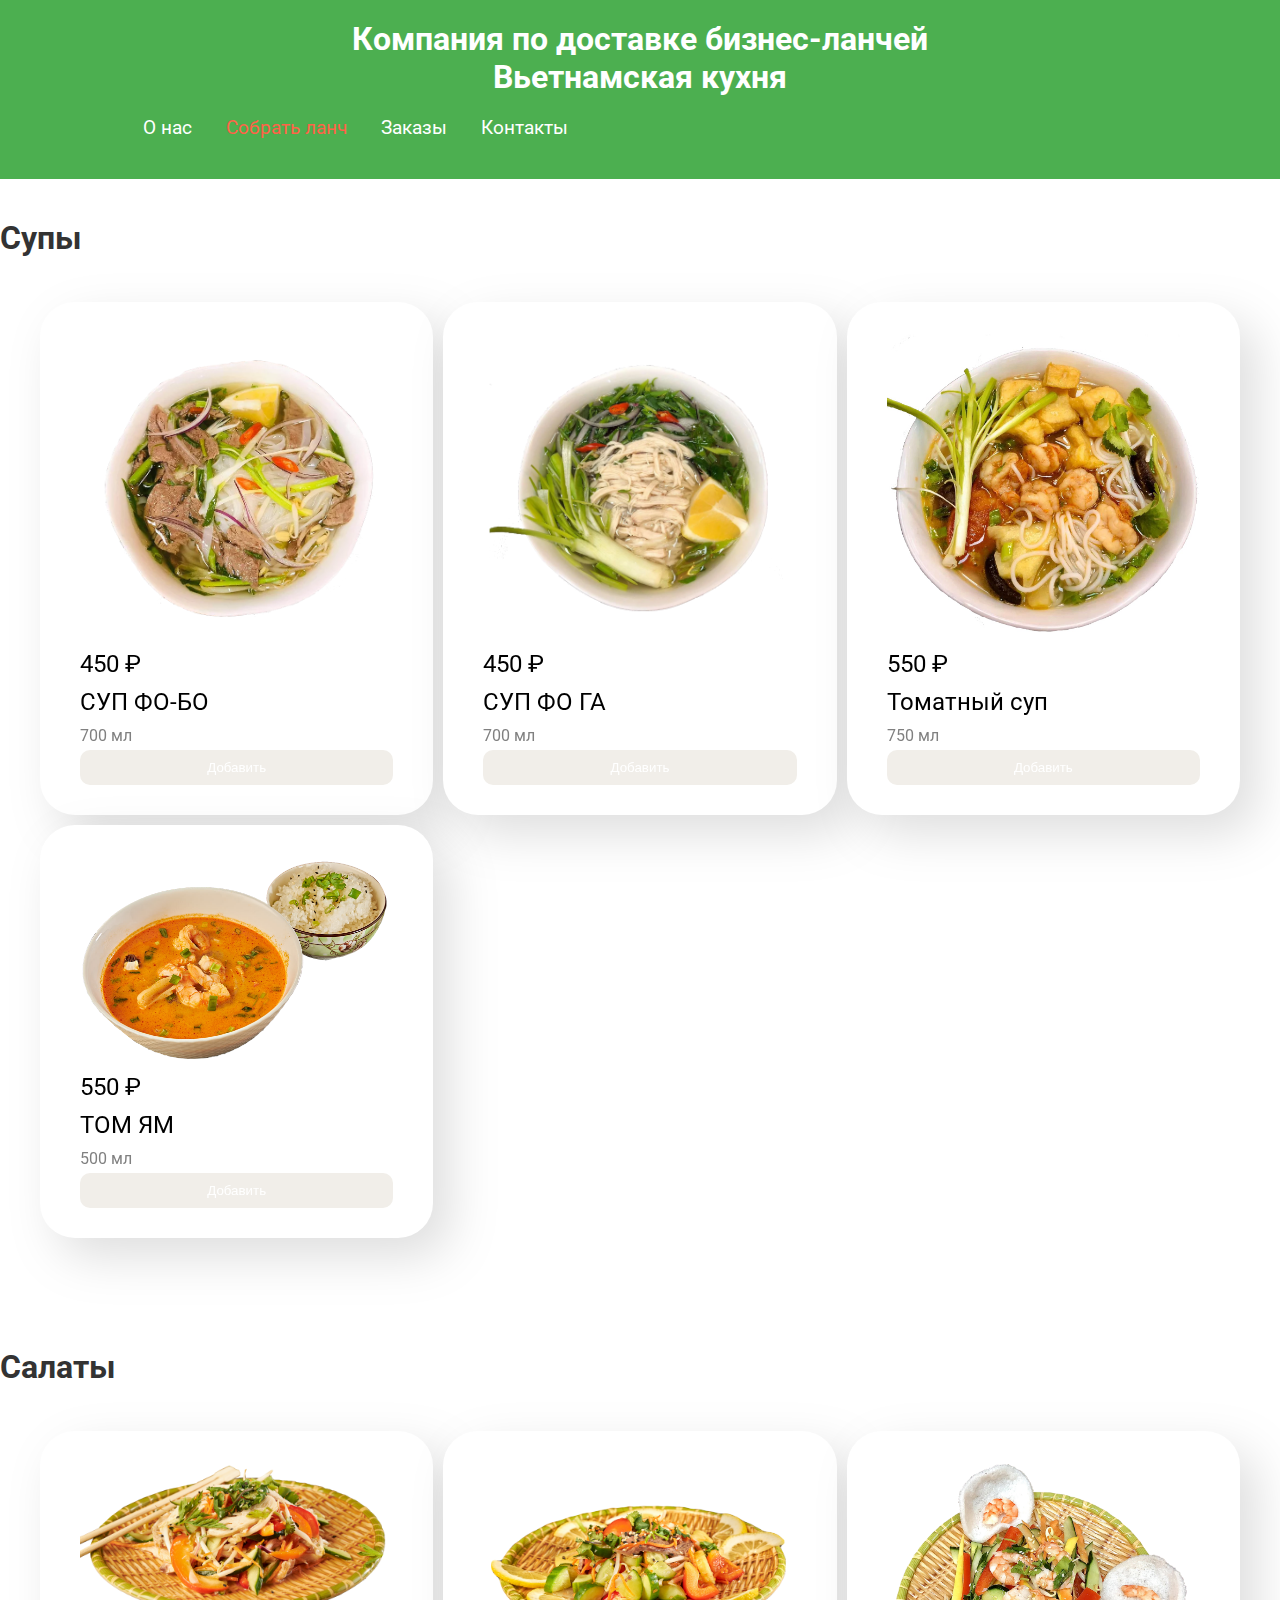
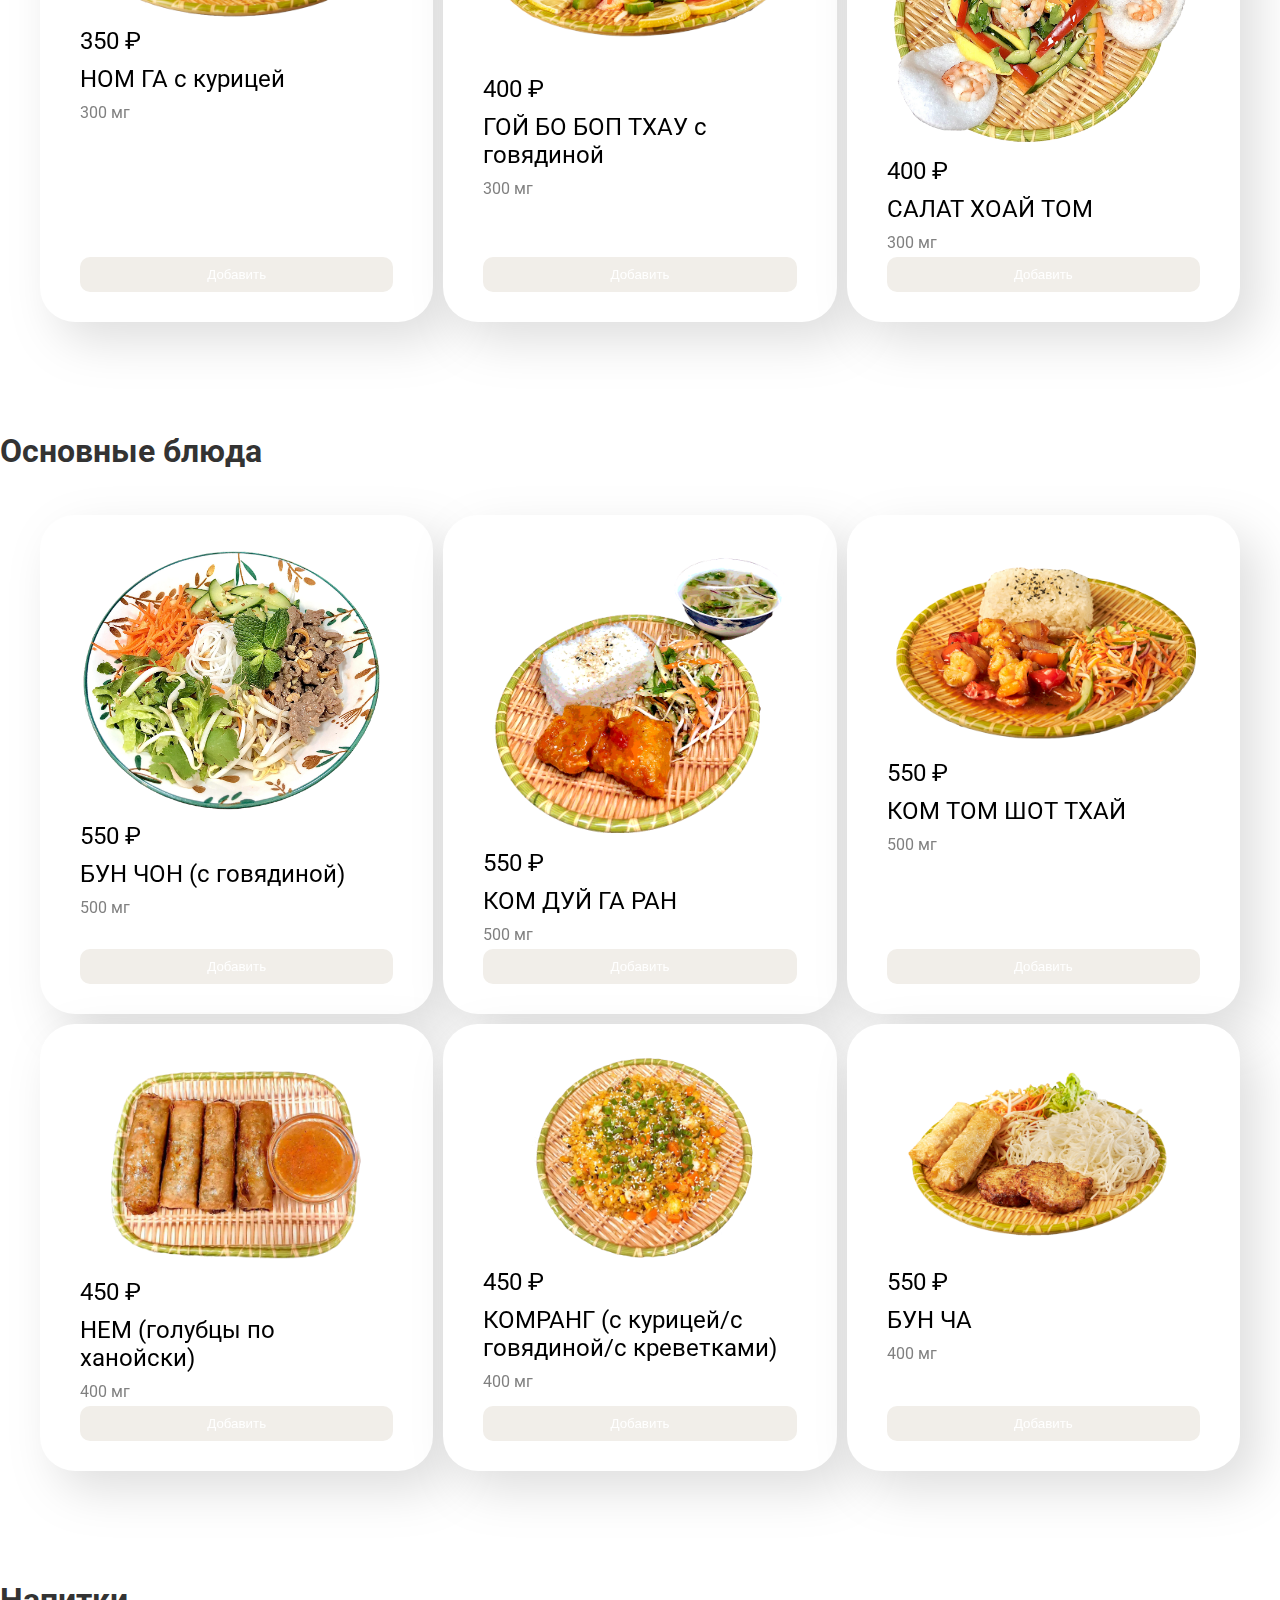
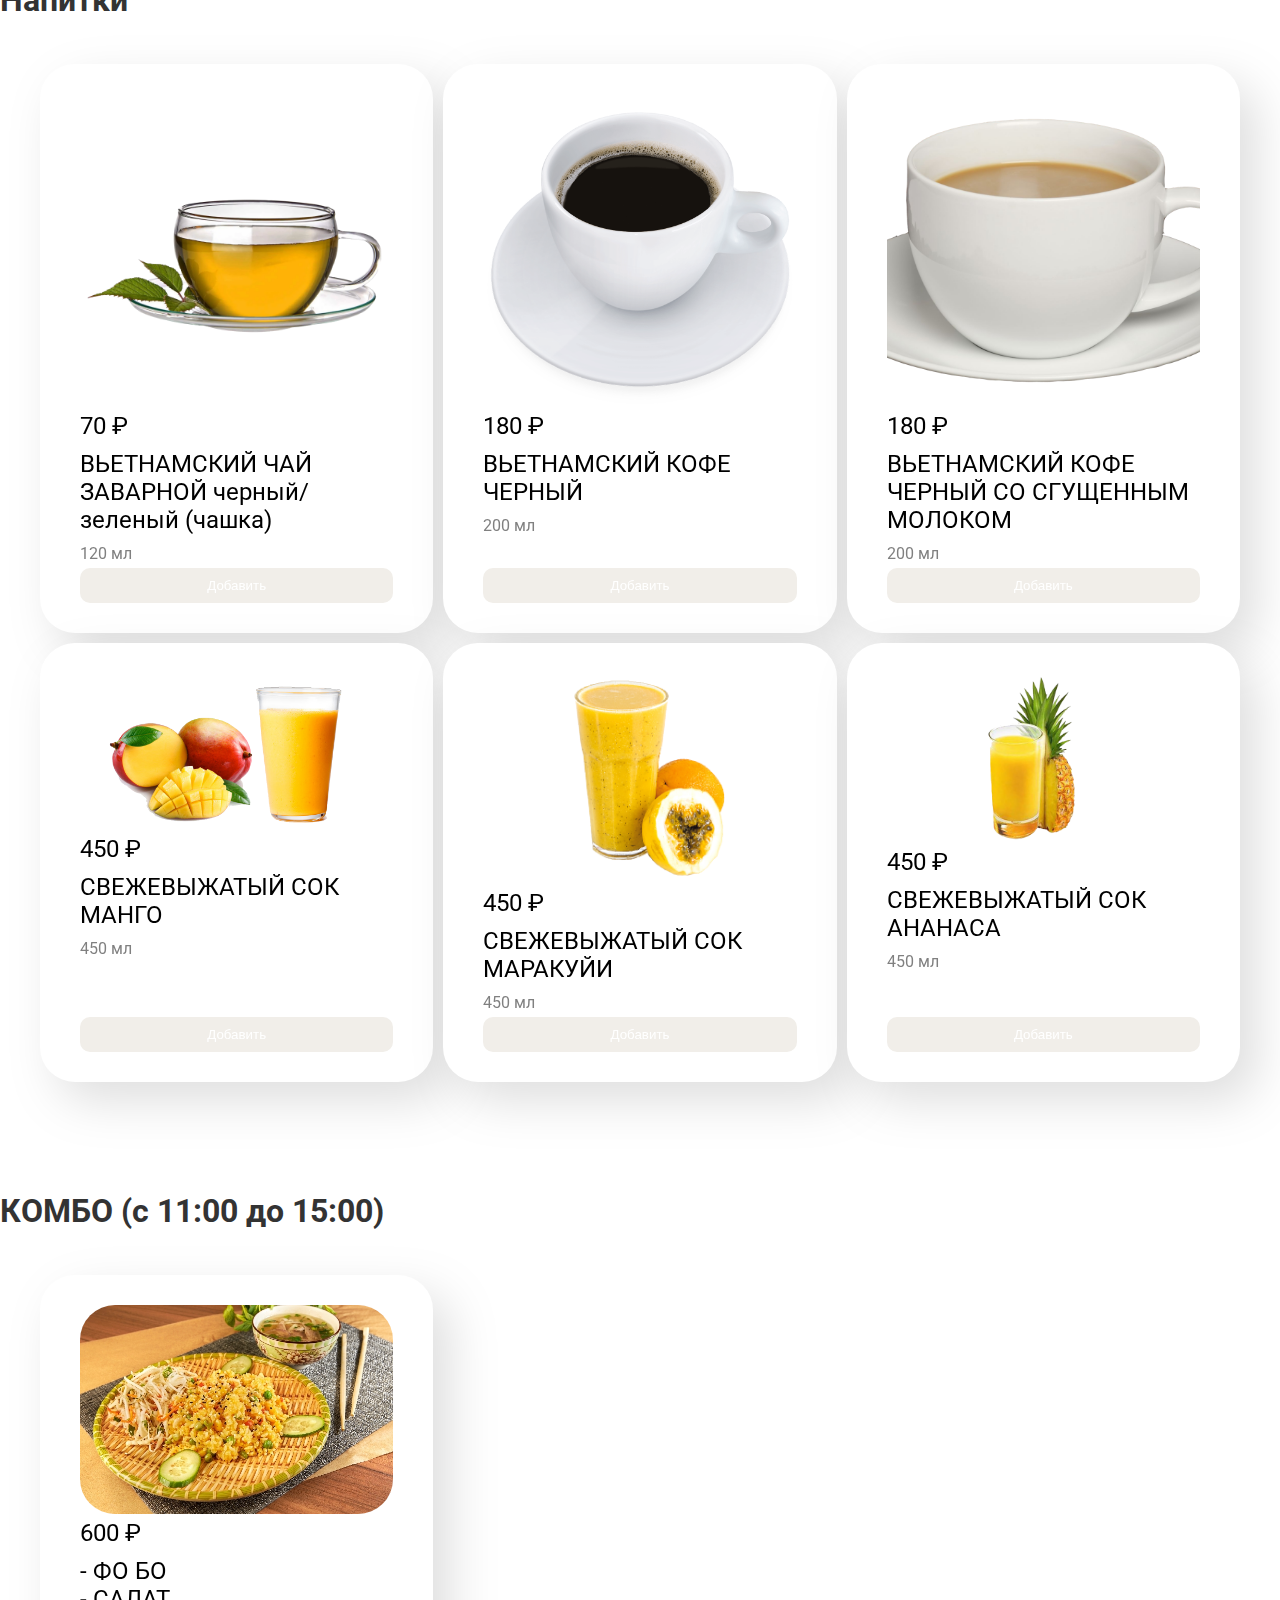
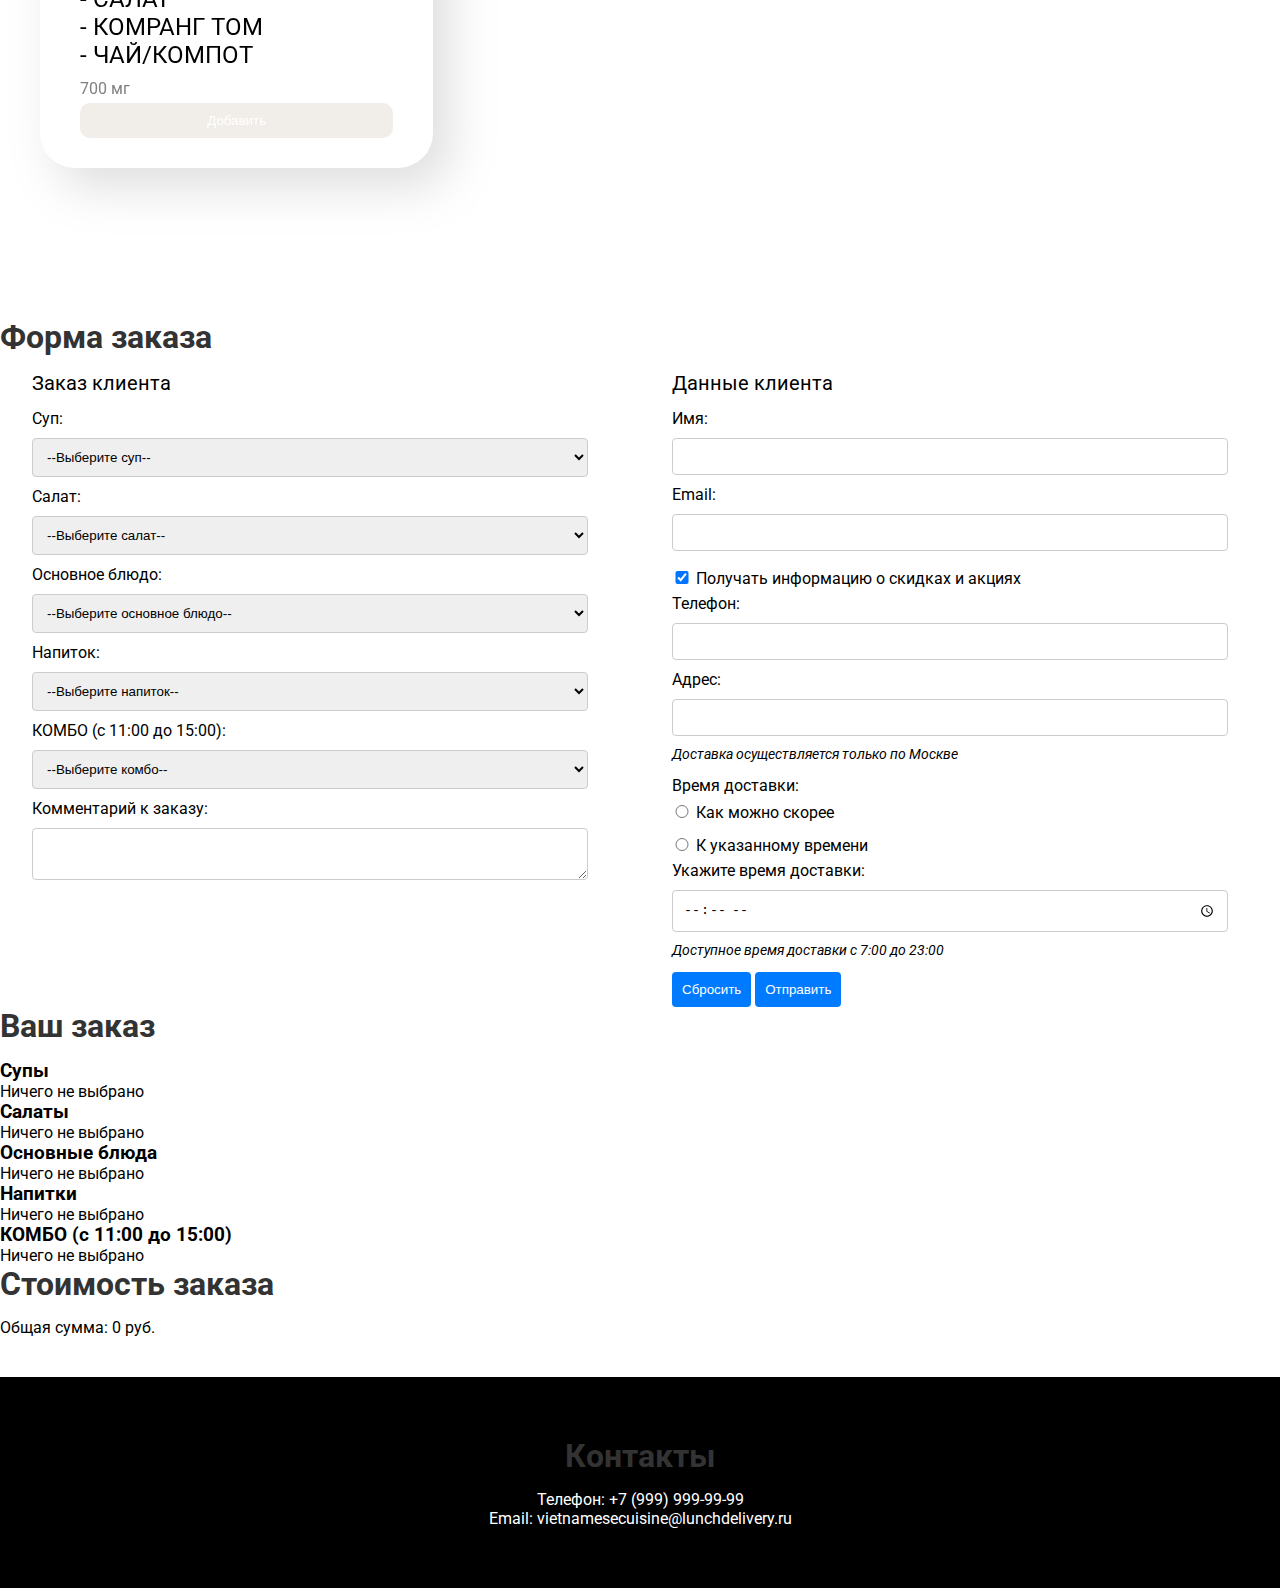
==== lunch.html @ 82f0712b "update" ====
<!DOCTYPE html>
<html lang="ru">
<head>
    <meta charset="UTF-8">
    <meta name="viewport" content="width=device-width, initial-scale=1.0">
    <link href="https://fonts.googleapis.com/css2?family=Roboto:wght@400;700&display=swap" rel="stylesheet">
    <title>Собрать ланч</title>
    <link rel="stylesheet" href="lunchstyles.css">
    <link rel="stylesheet" href="mainstyles.css">
</head>
<body>
    <header>
        <div class="container">
            <h1>Компания по доставке бизнес-ланчей</h1>
            <h1>Вьетнамская кухня</h1>
            <nav>
                <ul>
                    <li><a href="index.html">О нас</a></li>
                    <li><a href="lunch.html" class="active">Собрать ланч</a></li>
                    <li><a href="order.html">Заказы</a></li>
                    <li><a href="#contact">Контакты</a></li>
                </ul>
            </nav>
        </div>
    </header>

    <section>
        <h2>Супы</h2>
        <div class="dish-grid">
            <div class="dish">
                <img src="soup1.webp" alt="СУП ФО-БО">
                <p class="price">450 ₽</p>
                <p class="dish-name">СУП ФО-БО</p>
                <p class="dish-weight">700 мл</p>
                <button class="add-to-cart">Добавить</button>
            </div>
            <div class="dish">
                <img src="soup2.webp" alt="СУП ФО ГА">
                <p class="price">450 ₽</p>
                <p class="dish-name">СУП ФО ГА</p>
                <p class="dish-weight">700 мл</p>
                <button class="add-to-cart">Добавить</button>
            </div>
            <div class="dish">
                <img src="soup3.jpg" alt="Томатный суп">
                <p class="price">550 ₽</p>
                <p class="dish-name">Томатный суп</p>
                <p class="dish-weight">750 мл</p>
                <button class="add-to-cart">Добавить</button>
            </div>
            <div class="dish">
                <img src="soup4.png" alt="ТОМ ЯМ">
                <p class="price">550 ₽</p>
                <p class="dish-name">ТОМ ЯМ</p>
                <p class="dish-weight">500 мл</p>
                <button class="add-to-cart">Добавить</button>
            </div>
        </div>
    </section>

    <section>
        <h2>Салаты</h2>
        <div class="dish-grid">
            <div class="dish">
                <img src="salad1.png" alt="НОМ ГА с курицей">
                <p class="price">350 ₽</p>
                <p class="dish-name">НОМ ГА с курицей</p>
                <p class="dish-weight">300 мг</p>
                <button class="add-to-cart">Добавить</button>
            </div>
            <div class="dish">
                <img src="salad2.png" alt="ГОЙ БО БОП ТХАУ с говядиной">
                <p class="price">400 ₽</p>
                <p class="dish-name">ГОЙ БО БОП ТХАУ с говядиной</p>
                <p class="dish-weight">300 мг</p>
                <button class="add-to-cart">Добавить</button>
            </div>
            <div class="dish">
                <img src="salad3.png" alt="САЛАТ ХОАЙ ТОМ">
                <p class="price">400 ₽</p>
                <p class="dish-name">САЛАТ ХОАЙ ТОМ</p>
                <p class="dish-weight">300 мг</p>
                <button class="add-to-cart">Добавить</button>
            </div>
        </div>
    </section>

    <section>
        <h2>Основные блюда</h2>
        <div class="dish-grid">
            <div class="dish">
                <img src="main1.png" alt="БУН ЧОН (с говядиной)">
                <p class="price">550 ₽</p>
                <p class="dish-name">БУН ЧОН (с говядиной)</p>
                <p class="dish-weight">500 мг</p>
                <button class="add-to-cart">Добавить</button>
            </div>
            <div class="dish">
                <img src="main2.png" alt="КОМ ДУЙ ГА РАН">
                <p class="price">550 ₽</p>
                <p class="dish-name">КОМ ДУЙ ГА РАН</p>
                <p class="dish-weight">500 мг</p>
                <button class="add-to-cart">Добавить</button>
            </div>
            <div class="dish">
                <img src="main3.png" alt="КОМ ТОМ ШОТ ТХАЙ">
                <p class="price">550 ₽</p>
                <p class="dish-name">КОМ ТОМ ШОТ ТХАЙ</p>
                <p class="dish-weight">500 мг</p>
                <button class="add-to-cart">Добавить</button>
            </div>
            <div class="dish">
                <img src="main4.png" alt="НЕМ (голубцы по ханойски)">
                <p class="price">450 ₽</p>
                <p class="dish-name">НЕМ (голубцы по ханойски)</p>
                <p class="dish-weight">400 мг</p>
                <button class="add-to-cart">Добавить</button>
            </div>
            <div class="dish">
                <img src="main5.png" alt="КОМРАНГ (с курицей/с говядиной/с креветками)">
                <p class="price">450 ₽</p>
                <p class="dish-name">КОМРАНГ (с курицей/с говядиной/с креветками)</p>
                <p class="dish-weight">400 мг</p>
                <button class="add-to-cart">Добавить</button>
            </div>
            <div class="dish">
                <img src="main6.png" alt="БУН ЧА">
                <p class="price">550 ₽</p>
                <p class="dish-name">БУН ЧА</p>
                <p class="dish-weight">400 мг</p>
                <button class="add-to-cart">Добавить</button>
            </div>
        </div>
    </section>

    <section>
        <h2>Напитки</h2>
        <div class="dish-grid">
            <div class="dish">
                <img src="drink1.webp" alt="ВЬЕТНАМСКИЙ ЧАЙ ЗАВАРНОЙ черный/зеленый (чашка)">
                <p class="price">70 ₽</p>
                <p class="dish-name">ВЬЕТНАМСКИЙ ЧАЙ ЗАВАРНОЙ черный/зеленый (чашка)</p>
                <p class="dish-weight">120 мл</p>
                <button class="add-to-cart">Добавить</button>
            </div>
            <div class="dish">
                <img src="drink2.png" alt="ВЬЕТНАМСКИЙ КОФЕ ЧЕРНЫЙ">
                <p class="price">180 ₽</p>
                <p class="dish-name">ВЬЕТНАМСКИЙ КОФЕ ЧЕРНЫЙ</p>
                <p class="dish-weight">200 мл</p>
                <button class="add-to-cart">Добавить</button>
            </div>
            <div class="dish">
                <img src="drink3.png" alt="ВЬЕТНАМСКИЙ КОФЕ ЧЕРНЫЙ СО СГУЩЕННЫМ МОЛОКОМ">
                <p class="price">180 ₽</p>
                <p class="dish-name">ВЬЕТНАМСКИЙ КОФЕ ЧЕРНЫЙ СО СГУЩЕННЫМ МОЛОКОМ</p>
                <p class="dish-weight">200 мл</p>
                <button class="add-to-cart">Добавить</button>
            </div>
            <div class="dish">
                <img src="drink4.png" alt="СВЕЖЕВЫЖАТЫЙ СОК МАНГО">
                <p class="price">450 ₽</p>
                <p class="dish-name">СВЕЖЕВЫЖАТЫЙ СОК МАНГО</p>
                <p class="dish-weight">450 мл</p>
                <button class="add-to-cart">Добавить</button>
            </div>
            <div class="dish">
                <img src="drink5.png" alt="СВЕЖЕВЫЖАТЫЙ СОК МАРАКУЙИ">
                <p class="price">450 ₽</p>
                <p class="dish-name">СВЕЖЕВЫЖАТЫЙ СОК МАРАКУЙИ</p>
                <p class="dish-weight">450 мл</p>
                <button class="add-to-cart">Добавить</button>
            </div>
            <div class="dish">
                <img src="drink6.png" alt="СВЕЖЕВЫЖАТЫЙ СОК АНАНАСА">
                <p class="price">450 ₽</p>
                <p class="dish-name">СВЕЖЕВЫЖАТЫЙ СОК АНАНАСА</p>
                <p class="dish-weight">450 мл</p>
                <button class="add-to-cart">Добавить</button>
            </div>
        </div>
    </section>

    <section>
        <h2>КОМБО (с 11:00 до 15:00)</h2>
        <div class="dish-grid">
            <div class="dish">
                <img src="combo1.jpg" alt="- ФО БО <br>- САЛАТ <br>- КОМРАНГ ТОМ <br>- ЧАЙ/КОМПОТ">
                <p class="price">600 ₽</p>
                <p class="dish-name">- ФО БО <br>- САЛАТ <br>- КОМРАНГ ТОМ <br>- ЧАЙ/КОМПОТ</p>
                <p class="dish-weight">700 мг</p>
                <button class="add-to-cart">Добавить</button>
            </div>
        </div>
    </section>
    
    <section class="order-form"></section>
        <h2>Форма заказа</h2>

        <form action="https://httpbin.org/post" method="POST">
            <fieldset>
                <legend>Заказ клиента</legend>
                <label for="soup">Суп:</label>
                <select id="soup" name="soup" required>
                    <option value="">--Выберите суп--</option>
                    <option value="phobo">СУП ФО-БО</option>
                    <option value="phoga">СУП ФО ГА</option>
                    <option value="buntom">Томатный суп</option>
                    <option value="tomyam">ТОМ ЯМ</option>
                </select>

                <label for="salad">Салат:</label>
                <select id="salad" name="salad" required>
                    <option value="">--Выберите салат--</option>
                    <option value="nomga">НОМ ГА с курицей</option>
                    <option value="goibo">ГОЙ БО БОП ТХАУ с говядиной</option>
                    <option value="xoaitom">САЛАТ ХОАЙ ТОМ</option>
                </select>

                <label for="main">Основное блюдо:</label>
                <select id="main" name="main" required>
                    <option value="">--Выберите основное блюдо--</option>
                    <option value="buntron">БУН ЧОН (с говядиной)</option>
                    <option value="comdui">КОМ ДУЙ ГА РАН</option>
                    <option value="comtom">КОМ ТОМ ШОТ ТХАЙ</option>
                    <option value="nem">НЕМ (голубцы по ханойски)</option>
                    <option value="comrang">КОМРАНГ (с курицей/с говядиной/с креветками)</option>
                    <option value="buncha">БУН ЧА</option>
                </select>

                <label for="drink">Напиток:</label>
                <select id="drink" name="drink" required>
                    <option value="">--Выберите напиток--</option>
                    <option value="tra">ВЬЕТНАМСКИЙ ЧАЙ ЗАВАРНОЙ черный/зеленый (чашка)</option>
                    <option value="cafeden">ВЬЕТНАМСКИЙ КОФЕ ЧЕРНЫЙ</option>
                    <option value="cafesua">ВЬЕТНАМСКИЙ КОФЕ ЧЕРНЫЙ СО СГУЩЕННЫМ МОЛОКОМ</option>
                    <option value="stoxoai">СВЕЖЕВЫЖАТЫЙ СОК МАНГО</option>
                    <option value="stoleo">СВЕЖЕВЫЖАТЫЙ СОК МАРАКУЙИ</option>
                    <option value="stodua">СВЕЖЕВЫЖАТЫЙ СОК АНАНАСА</option>
                </select>

                <label for="combo">КОМБО (с 11:00 до 15:00):</label>
                <select id="combo" name="combo" required>
                    <option value="">--Выберите комбо--</option>
                    <option value="combo1">ФО БО, САЛАТ, КОМРАНГ ТОМ, ЧАЙ/КОМПОТ</option>
                </select>

                <label for="comments">Комментарий к заказу:</label>
                <textarea id="comments" name="comments"></textarea>
            </fieldset>

            <fieldset>
                <legend>Данные клиента</legend>
                <label for="name">Имя:</label>
                <input type="text" id="name" name="name" required>

                <label for="email">Email:</label>
                <input type="email" id="email" name="email" required>

                <label>
                    <input type="checkbox" name="subscribe" checked style="
                    width: 20px
                    ">
                    Получать информацию о скидках и акциях <br>
                </label>

                <label for="phone">Телефон:</label>
                <input type="tel" id="phone" name="phone" required>

                <label for="address">Адрес:</label>
                <input type="text" id="address" name="address" required>
                <p class="note">Доставка осуществляется только по Москве</p>

                <label>Время доставки: <br></label>
                <label>
                    <input type="radio" name="delivery-time" value="faster" required style="
                    width: 20px
                    ">
                    Как можно скорее <br>
                </label>
                <label>
                    <input type="radio" name="delivery-time" value="normal" style="
                    width: 20px
                    ">
                    К указанному времени <br>
                </label>

                <label for="delivery-time">Укажите время доставки:</label>
                <input type="time" id="delivery-time" name="delivery-time" min="07:00" max="23:00" step="300" required>
                <p class="note">Доступное время доставки с 7:00 до 23:00 <p>

                <button type="reset">Сбросить</button>
                <button type="submit">Отправить</button>
            </fieldset>
        </form>
    </section>

    
    <h2>Ваш заказ</h2>
    <div id="order">
        <h3>Супы</h3><div id="soups"><p>Ничего не выбрано</p></div>
        <h3>Салаты</h3><div id="salads"><p>Ничего не выбрано</p></div>
        <h3>Основные блюда</h3><div id="mains"><p>Ничего не выбрано</p></div>
        <h3>Напитки</h3><div id="drinks"><p>Ничего не выбрано</p></div>
        <h3>КОМБО (с 11:00 до 15:00)</h3><div id="combos"><p>Ничего не выбрано</p></div>
    </div>

    <h2>Стоимость заказа</h2>
    <div id="total-price">Общая сумма: 0 руб.</div>

    <footer>
        <div class="container">
            <section id="contact">
                <h2>Контакты</h2>
                <p>Телефон: <a href="tel:+79999999999">+7 (999) 999-99-99</a></p>
                <p>Email: <a href="mailto:vietnamesecuisine@lunchdelivery.ru">vietnamesecuisine@lunchdelivery.ru</a></p>
        </section>
        </div>
    </footer>    
</body>
</html>
---- lunchstyles.css ----
section > div {
    display: grid;
    grid-template-columns: repeat(3, 1fr);
    gap: 10px;
    padding: 30px 40px;
}

section > div > div {
    display: flex;
    flex-direction: column;
    padding: 30px 40px;
    border-radius: 35px;
    background-color: white;
    cursor: pointer;
    filter: drop-shadow(17px 19px 24px rgba(0, 0, 0, 0.13));
    transition: border 0.3s, background-color 0.3s;
}

section > div > div:hover {
    border: 2px solid tomato;
}

section > div > div > img {
    width: 100%;
    border-radius: 35px;
}

section > div > div > p {
    margin: 5px 0;
}

section > div > div > p.price {
    font-size: 1.5em; /* Увеличение размера шрифта для цены */
}

section > div > div > p.dish-name {
    font-size: 1.5em; /* Увеличение размера шрифта для названия блюда */
}

section > div > div > p.dish-weight {
    color: gray; /* Изменение цвета текста на серый для веса/объема */
}

section > div > div > button {
    background-color: #f1eee9;
    padding: 10px 30px;
    border-radius: 10px;
    cursor: pointer;
    margin-top: auto; /* Сдвигаем кнопку вниз */
    transition: background-color 0.3s;
}

section > div > div > button:hover {
    text-decoration: none;
    background-color: #cbd32f;
}

section > div > div > button:active {
    text-decoration: none;
    background-color: #4CAF50;
}

p.note {
    font-style: italic;
    font-size: 14px;
    margin-bottom: 14px;
}

legend {
    font-size: 20px;
    margin-bottom: 14px;
}

form {
    display: flex;
    justify-content: space-between;
}

fieldset {
    width: 45%;
    border: none;
    margin-left: auto;
    margin-right: auto;
}

input, select, textarea {
    width: calc(100% - 20px);
    margin: 10px 0;
    padding: 10px;
    border: 1px solid #ccc;
    border-radius: 4px;
}

button {
    background-color: #007bff;
    color: white;
    border: none;
    padding: 10px;
    border-radius: 4px;
    cursor: pointer;
}

button:hover {
    background-color: #0056b3;
}

/* Адаптивность */
@media (max-width: 800px) {
    section > div {
        grid-template-columns: repeat(2, 1fr); /* 2 колонки */
    }

    nav {
        flex-direction: column;
        align-items: center; /* Центрируем элементы в навигации */
    }

    nav a {
        font-size: 12px; /* Увеличиваем шрифт на 4px */
    }
}

@media (max-width: 600px) {
    section > div {
        grid-template-columns: repeat(1, 1fr); /* 1 колонка */
    }

    h1 {
        text-align: center; /* Центрирование заголовков */
    }

    section > h2 {
        text-align: center; /* Центрирование заголовков */
    }
}
---- mainstyles.css ----
* {
    margin: 0;
    padding: 0;
    box-sizing: border-box;
}

body {
    font-family: 'Roboto', sans-serif;
    display: flex;
    flex-direction: column;
    margin: 0;
}

.container {
    width: 80%;
    margin: 0 auto;
}

header {
    background-color:  #4CAF50;
    /*background: #ffffff url("bg.webp") no-repeat top center;*/
    color: white;
    padding: 20px 0;
}

header h1 {
    text-align: center;
}

nav {
    display: flex;
    flex-wrap: wrap;
}

nav a {
    text-decoration: none;
    color: black;
}

nav a.active {
    color: tomato;
}

nav ul {
    list-style-type: none;
    padding: 0;
    text-align: center;
}

nav ul li {
    display: inline;
    margin: 0 15px;
}

nav ul li a {
    color: white;
    text-decoration: none;
    font-size: 1.2em;
}

nav ul li a:hover {
    text-decoration: none;
    color:  tomato;
}

main {
    padding: 20px 0;
}

section {
    margin: 40px 0;
}

#about img {
    width: 80%;
    height: auto;
    border-radius: 8px;
    margin-bottom: 20px;
}

h2 {
    margin-bottom: 15px;
    font-size: 2em;
    color: #333;
}

ul {
    margin: 20px 0;
}

table {
    width: 80%;
    border-collapse: collapse;
    margin: 20px 0;
}

th, td {
    padding: 10px;
    border: 1px solid #ddd;
    text-align: left;
}

th {
    background-color: #4CAF50;
    color: white;
}

footer {
    background-color: black;
    color: white;
    text-align: center;
    padding: 20px 0;
    margin-top: 40px;
}

footer a {
    color: white;
    text-decoration: none;
}

footer a:hover {
    text-decoration: none;
    color:  tomato;
}

/* Адаптивные стили */
@media (max-width: 800px) {
    #about img {
        width: 500px;
    }

    .nav {
        flex-direction: column;
        align-items: center;
    }

    .nav a {
        font-size: 16px; /* Увеличение шрифта */
    }

    h1, h2 {
        text-align: center;
    }
}

@media (max-width: 600px) {
    .nav {
        flex-direction: column;
        align-items: center;
    }

    .nav a {
        font-size: 20px; /* Увеличение шрифта на 4px */
    }

    .td {
        font-size: 14px; /* Уменьшение шрифта */
    }

    #about img {
        width: 100%; /* Ширина изображения 100% */
    }
}

@media (max-width: 400px) {
    .td {
        font-size: 12px; /* Уменьшение шрифта */
    }
}
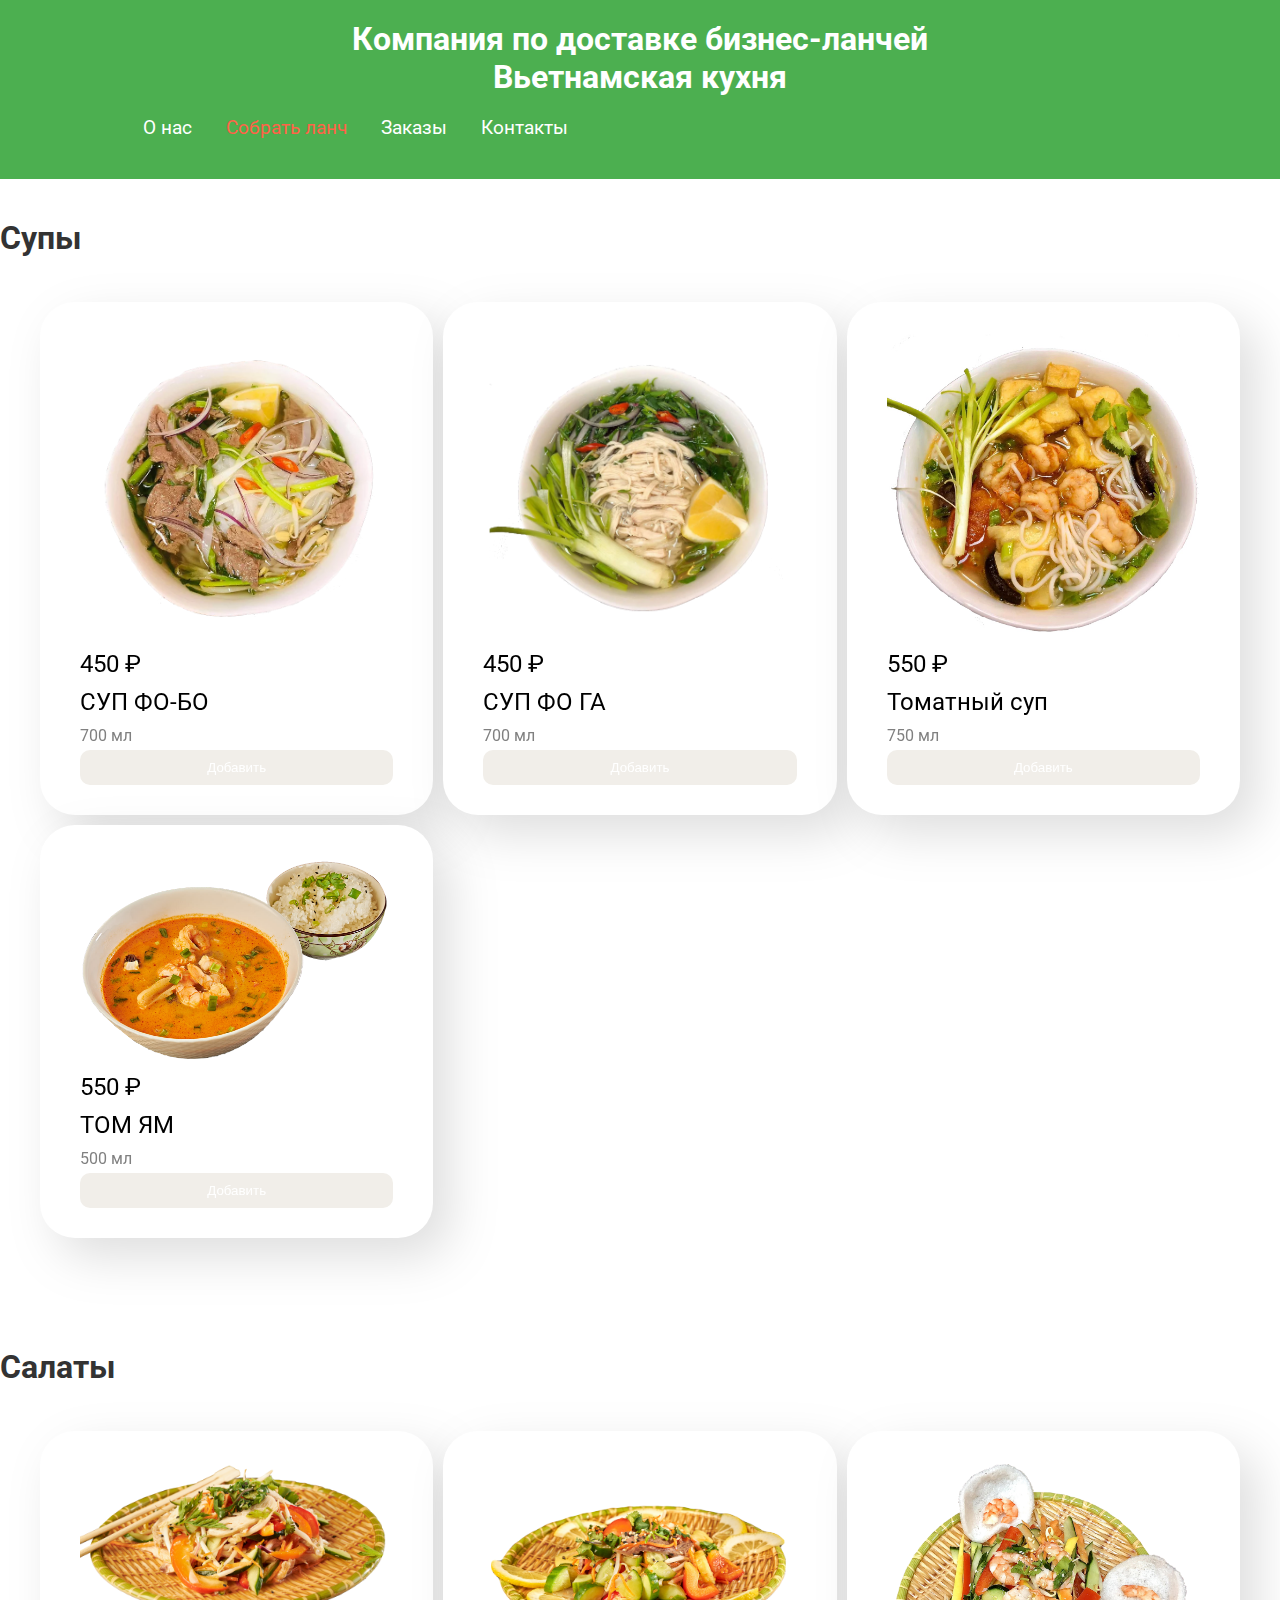
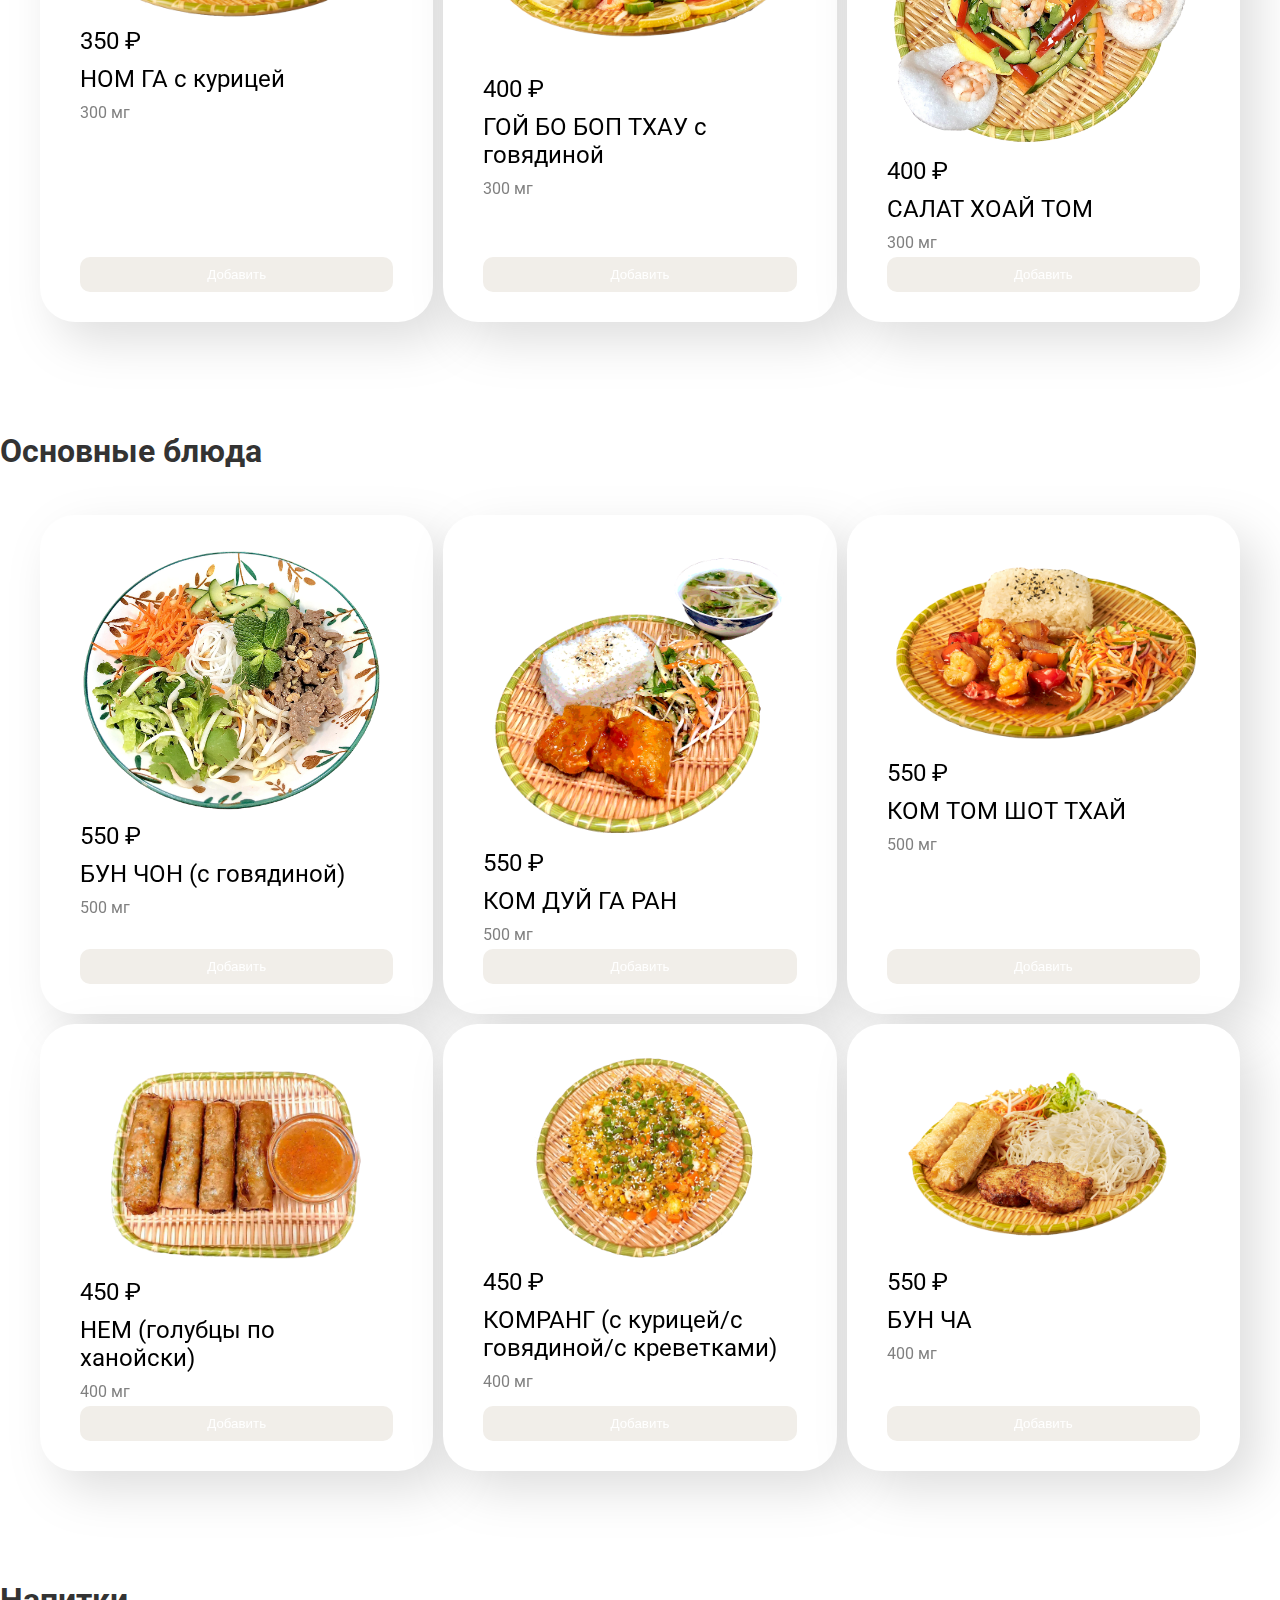
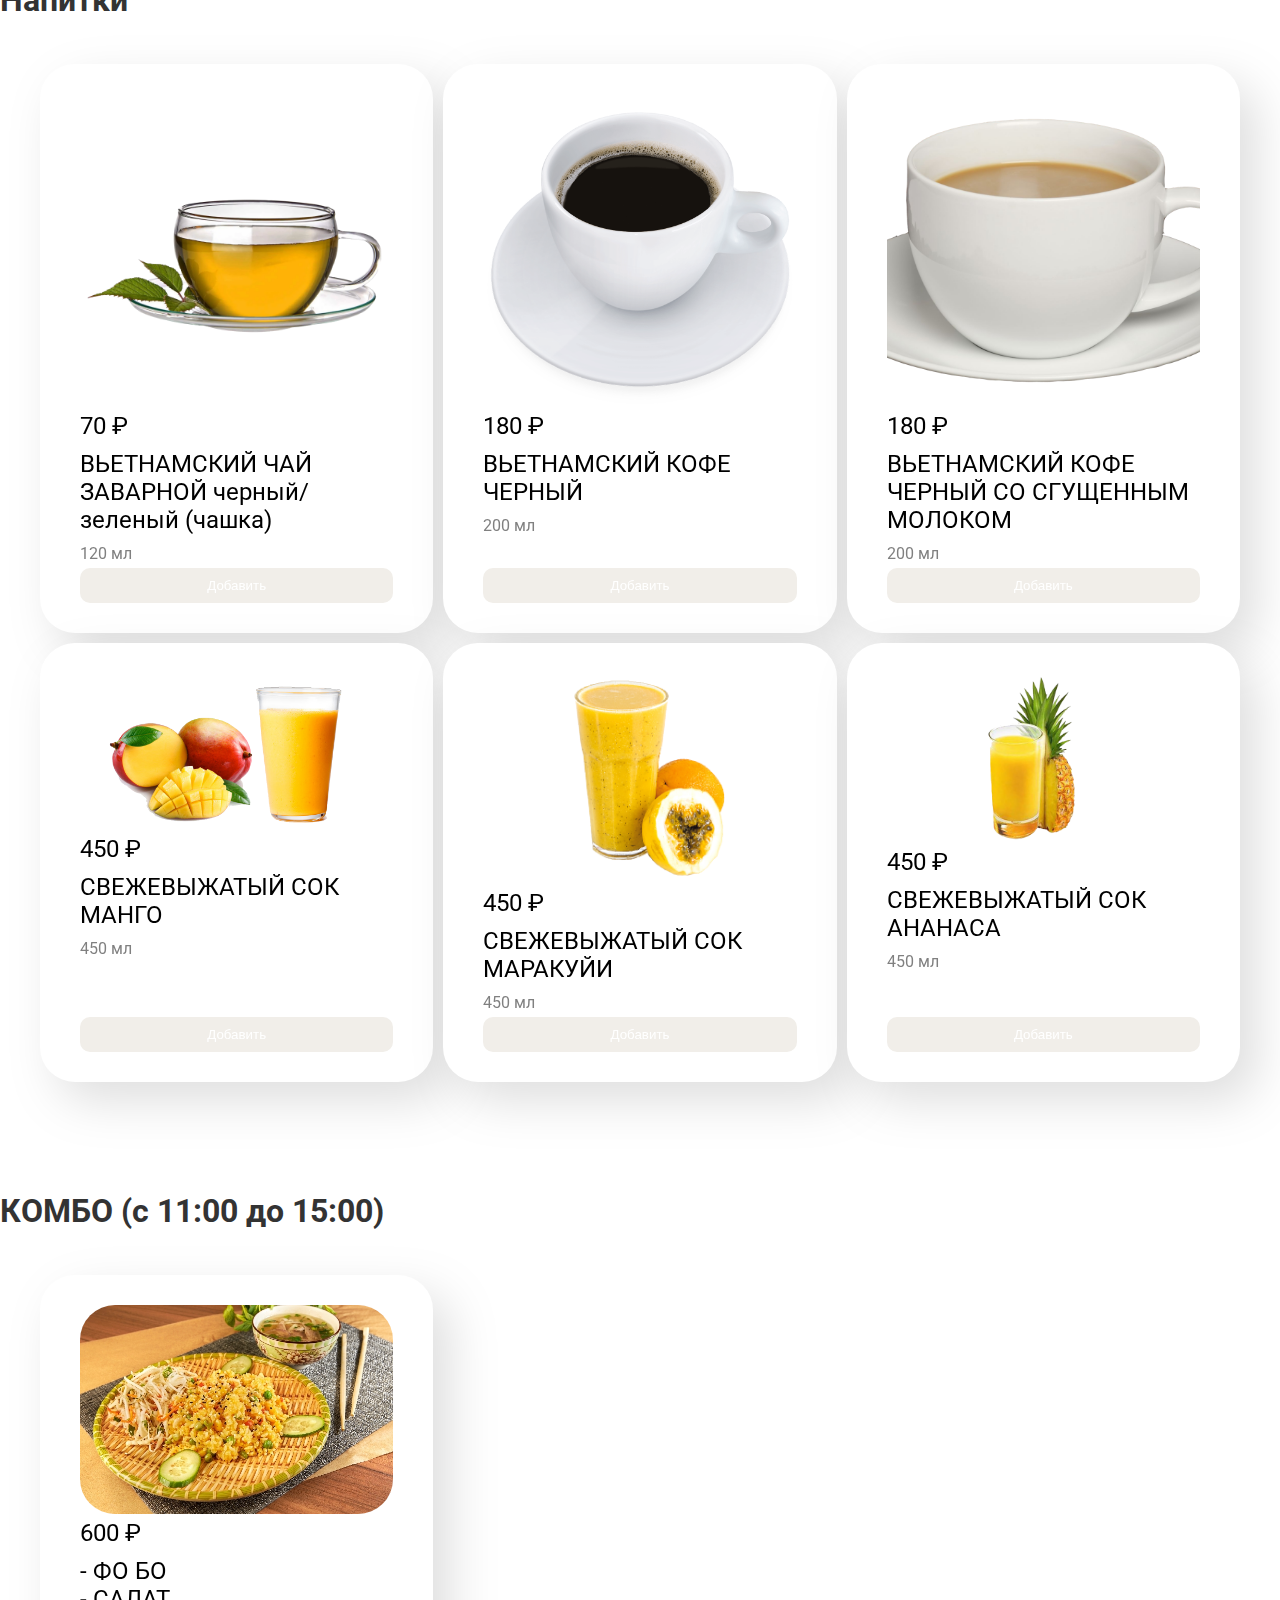
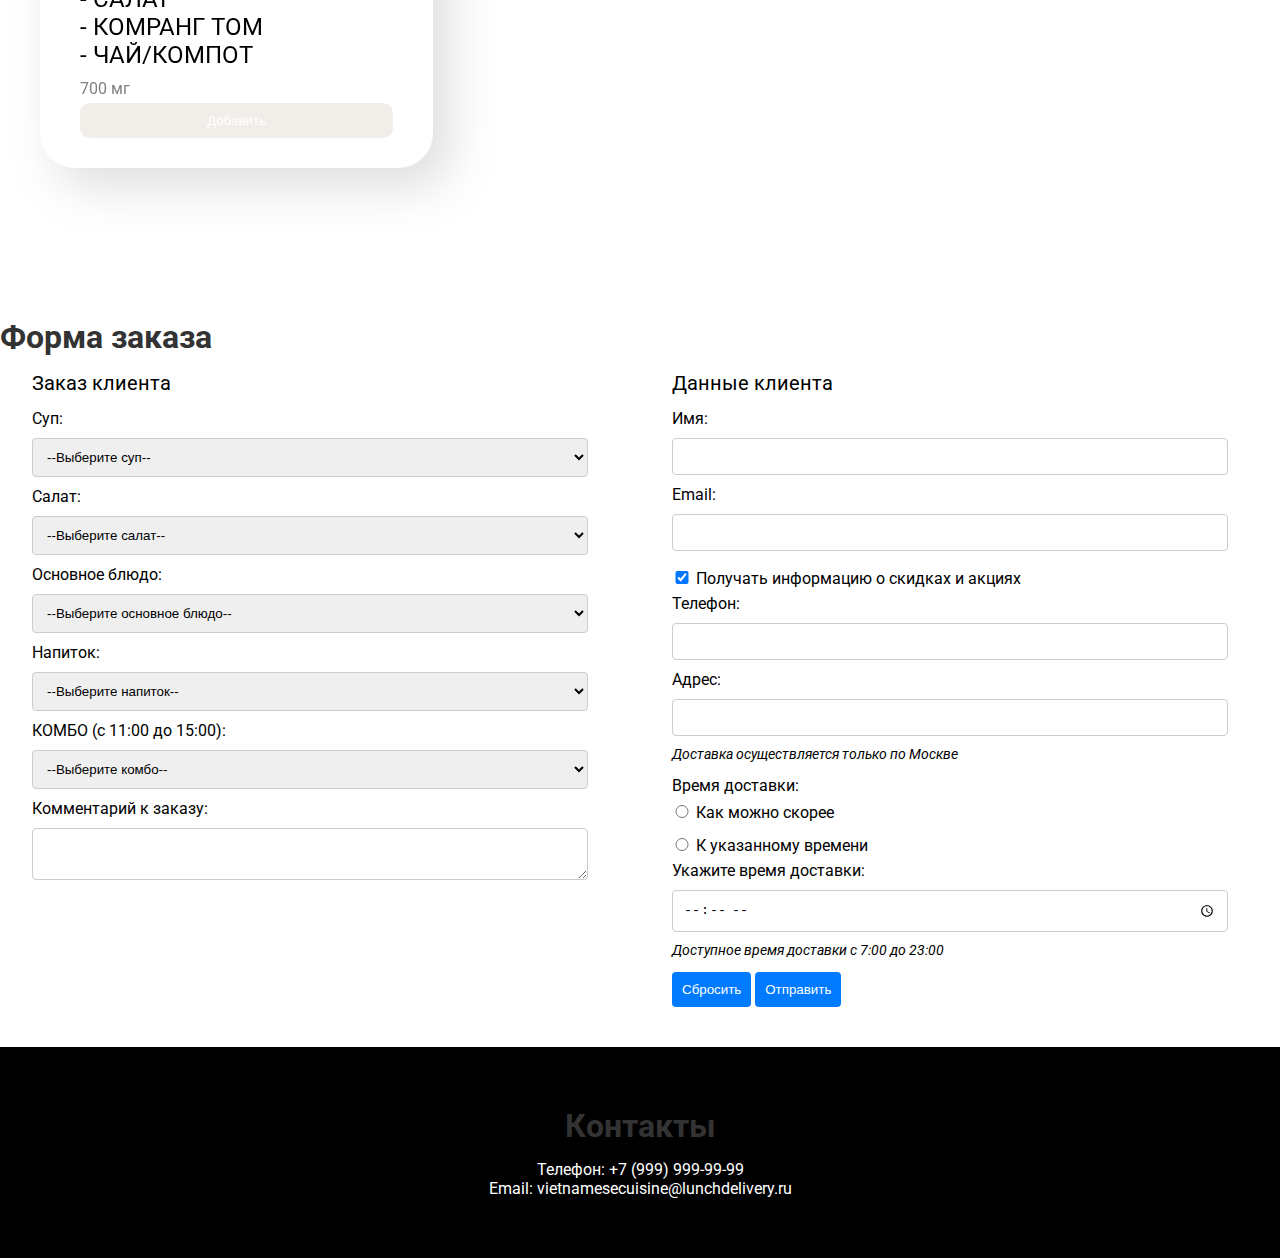
==== commit 239a323f: "Update lunch.html" ====
--- a/lunch.html
+++ b/lunch.html
@@ -295,19 +295,6 @@
         </form>
     </section>
 
-    
-    <h2>Ваш заказ</h2>
-    <div id="order">
-        <h3>Супы</h3><div id="soups"><p>Ничего не выбрано</p></div>
-        <h3>Салаты</h3><div id="salads"><p>Ничего не выбрано</p></div>
-        <h3>Основные блюда</h3><div id="mains"><p>Ничего не выбрано</p></div>
-        <h3>Напитки</h3><div id="drinks"><p>Ничего не выбрано</p></div>
-        <h3>КОМБО (с 11:00 до 15:00)</h3><div id="combos"><p>Ничего не выбрано</p></div>
-    </div>
-
-    <h2>Стоимость заказа</h2>
-    <div id="total-price">Общая сумма: 0 руб.</div>
-
     <footer>
         <div class="container">
             <section id="contact">
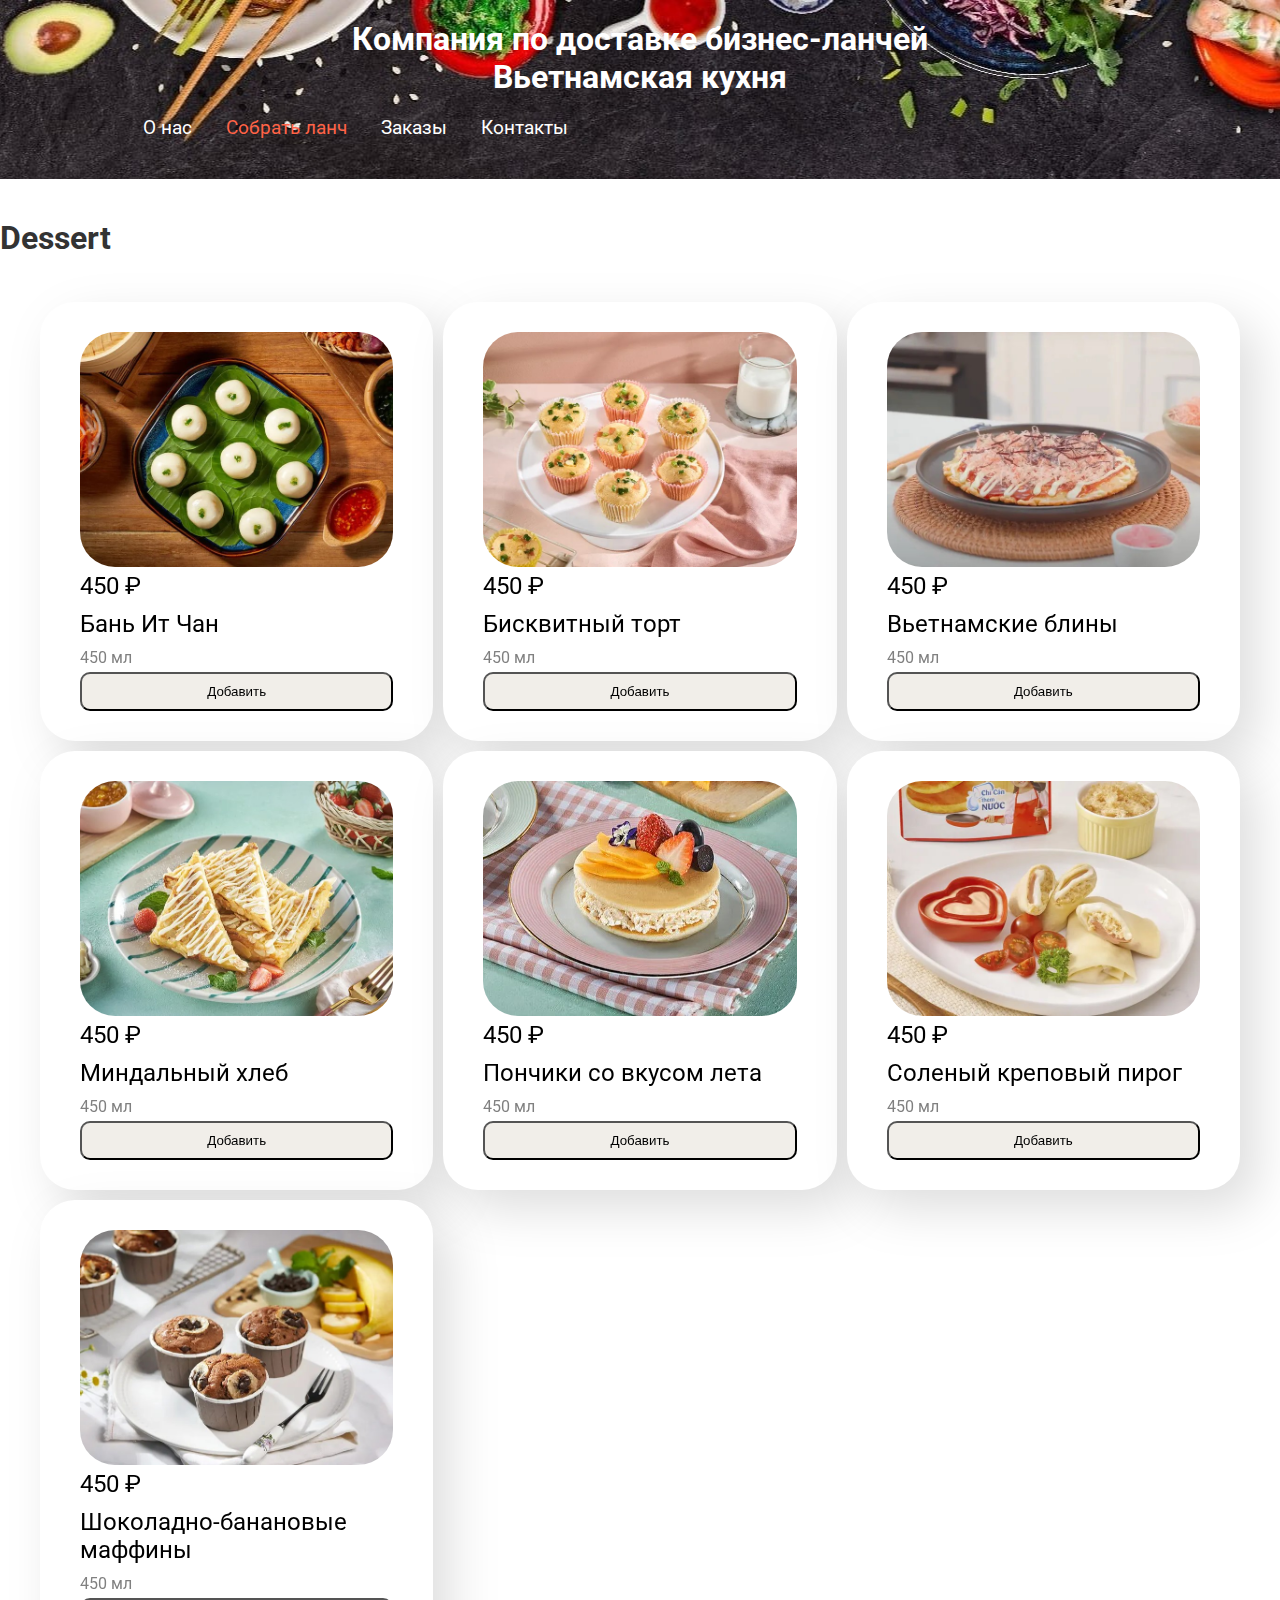
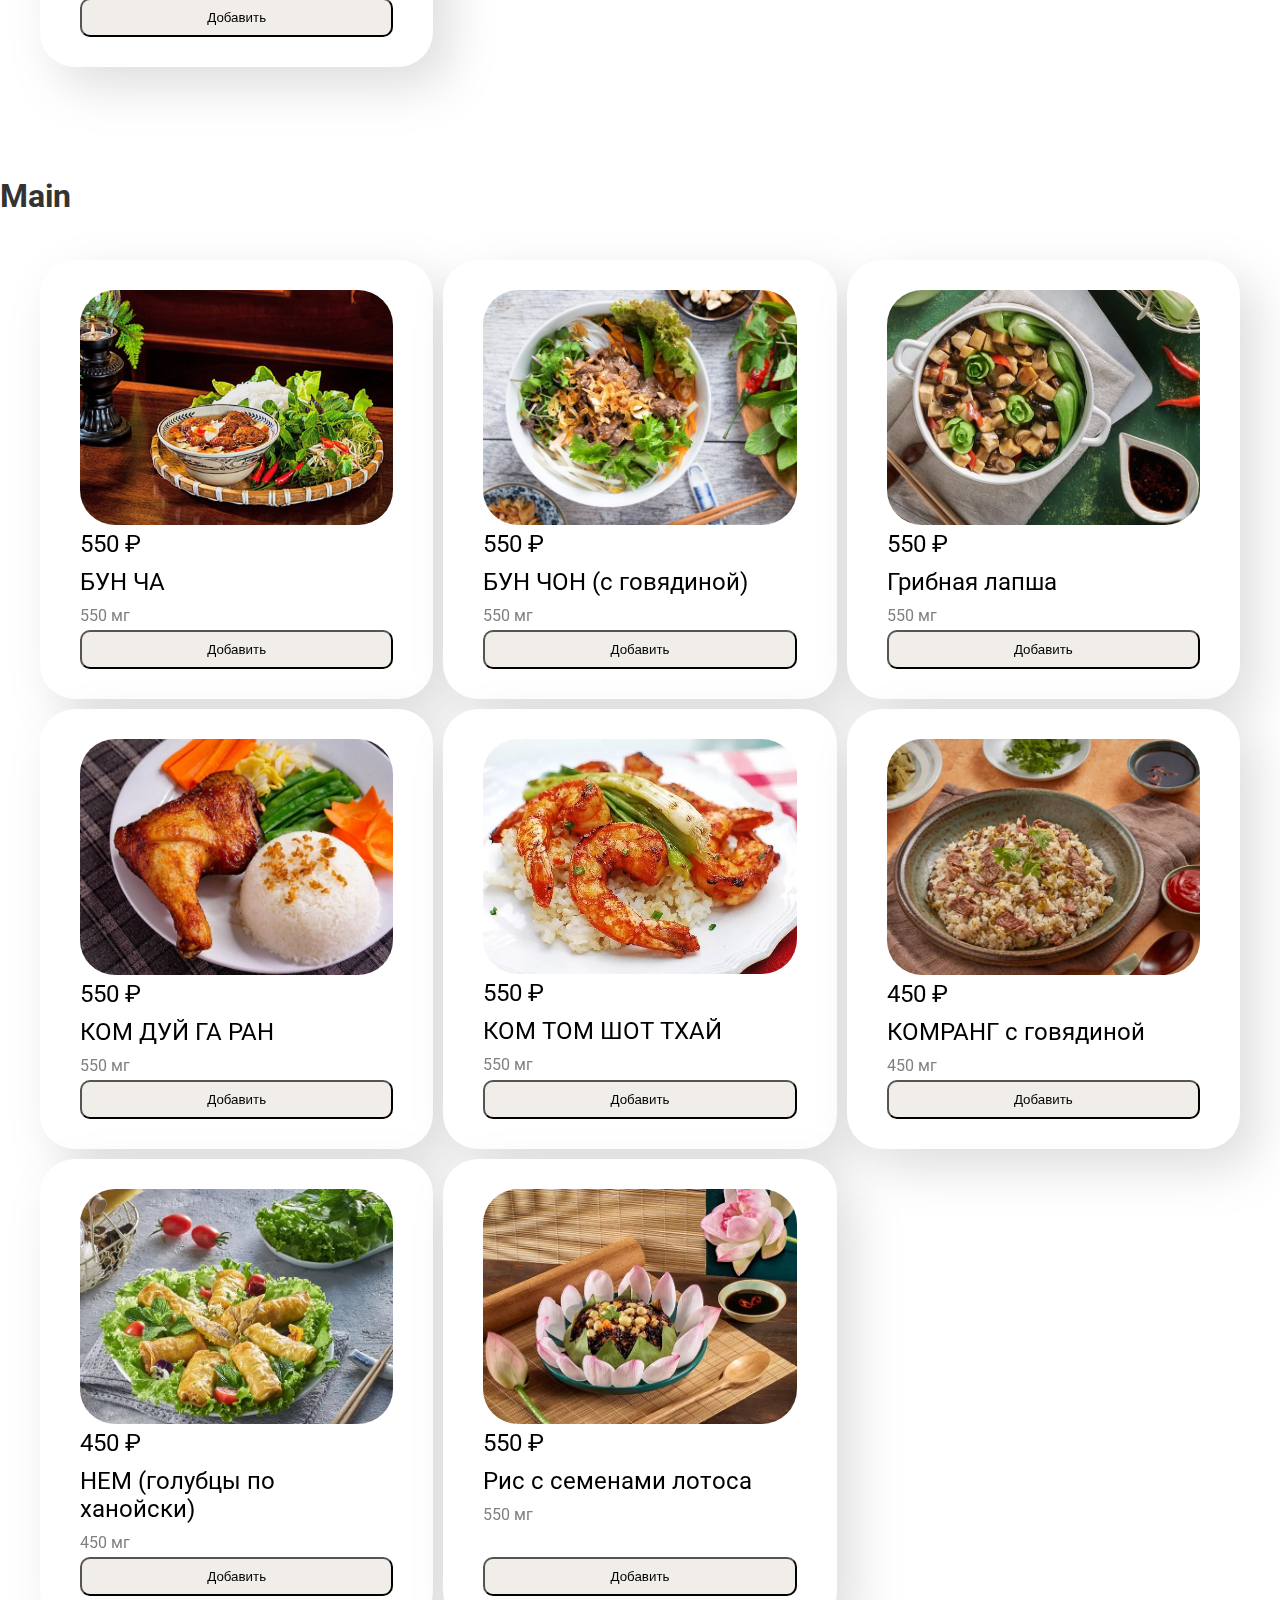
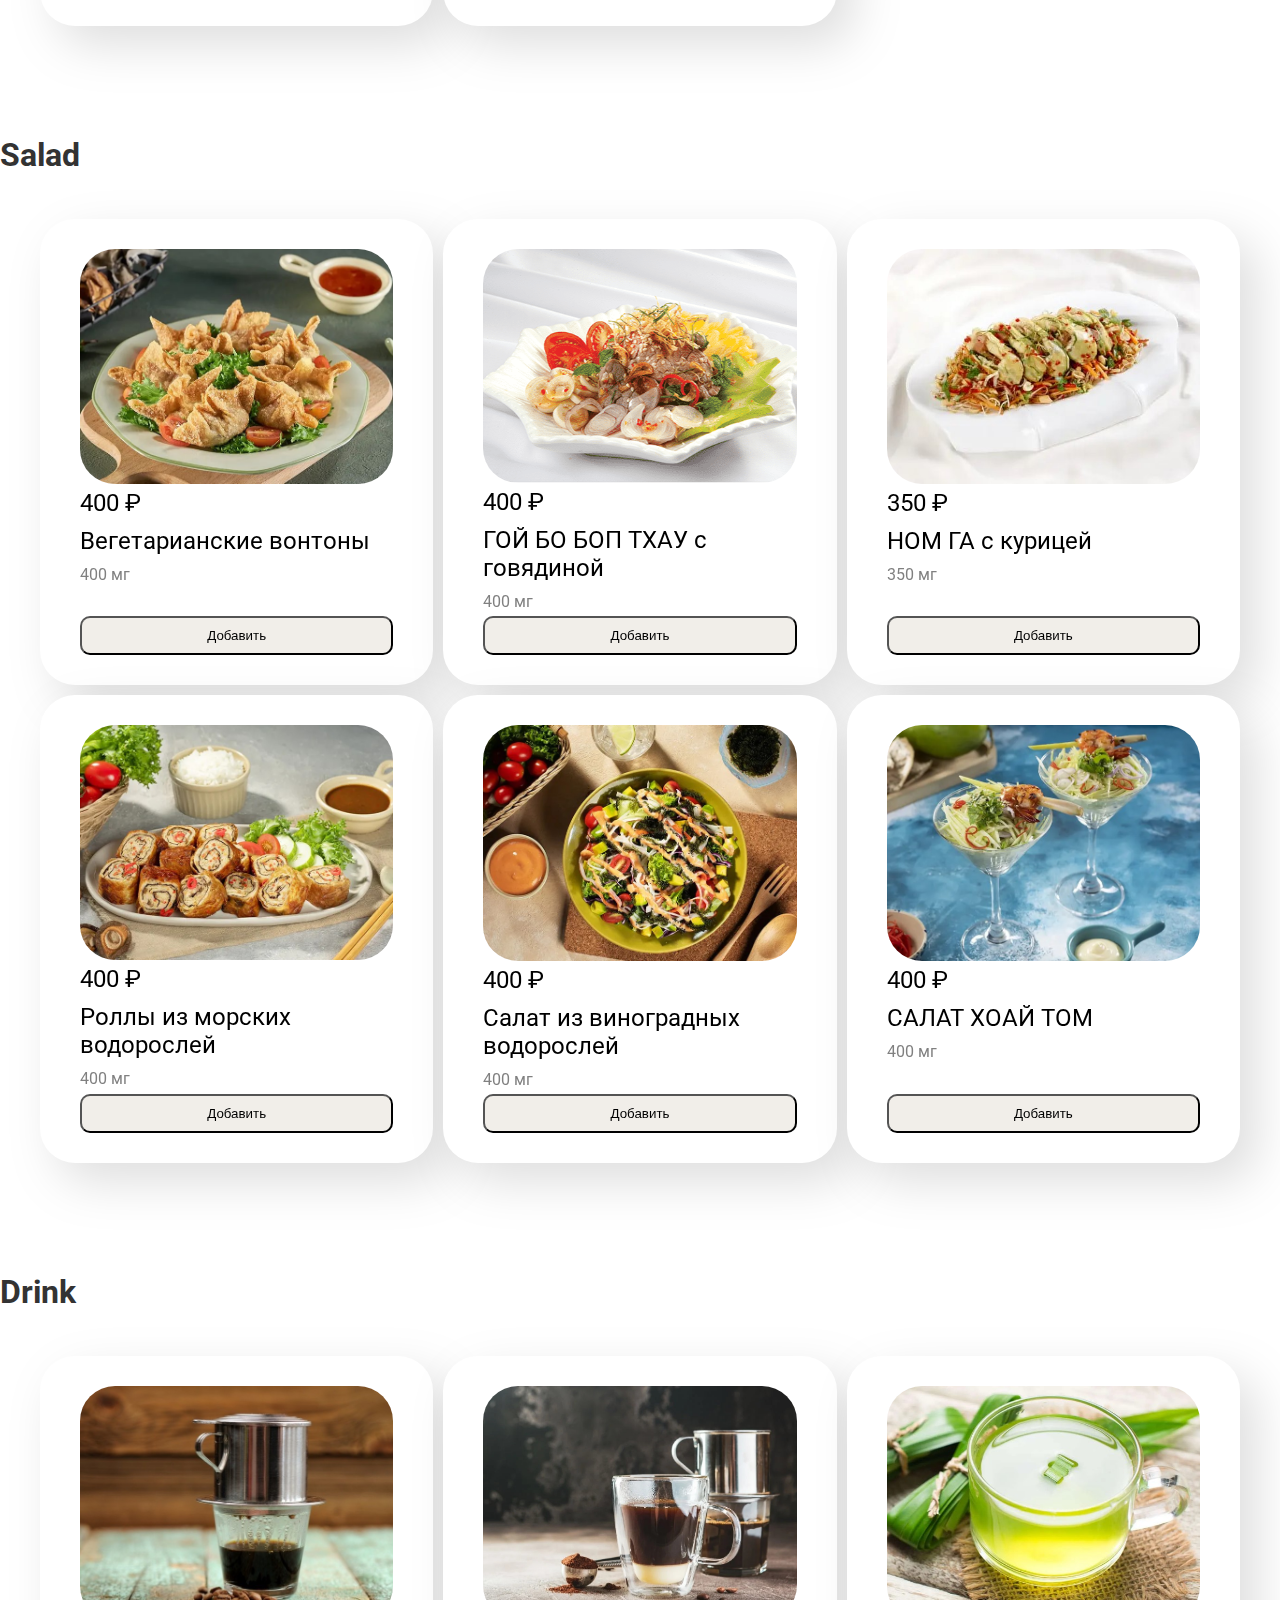
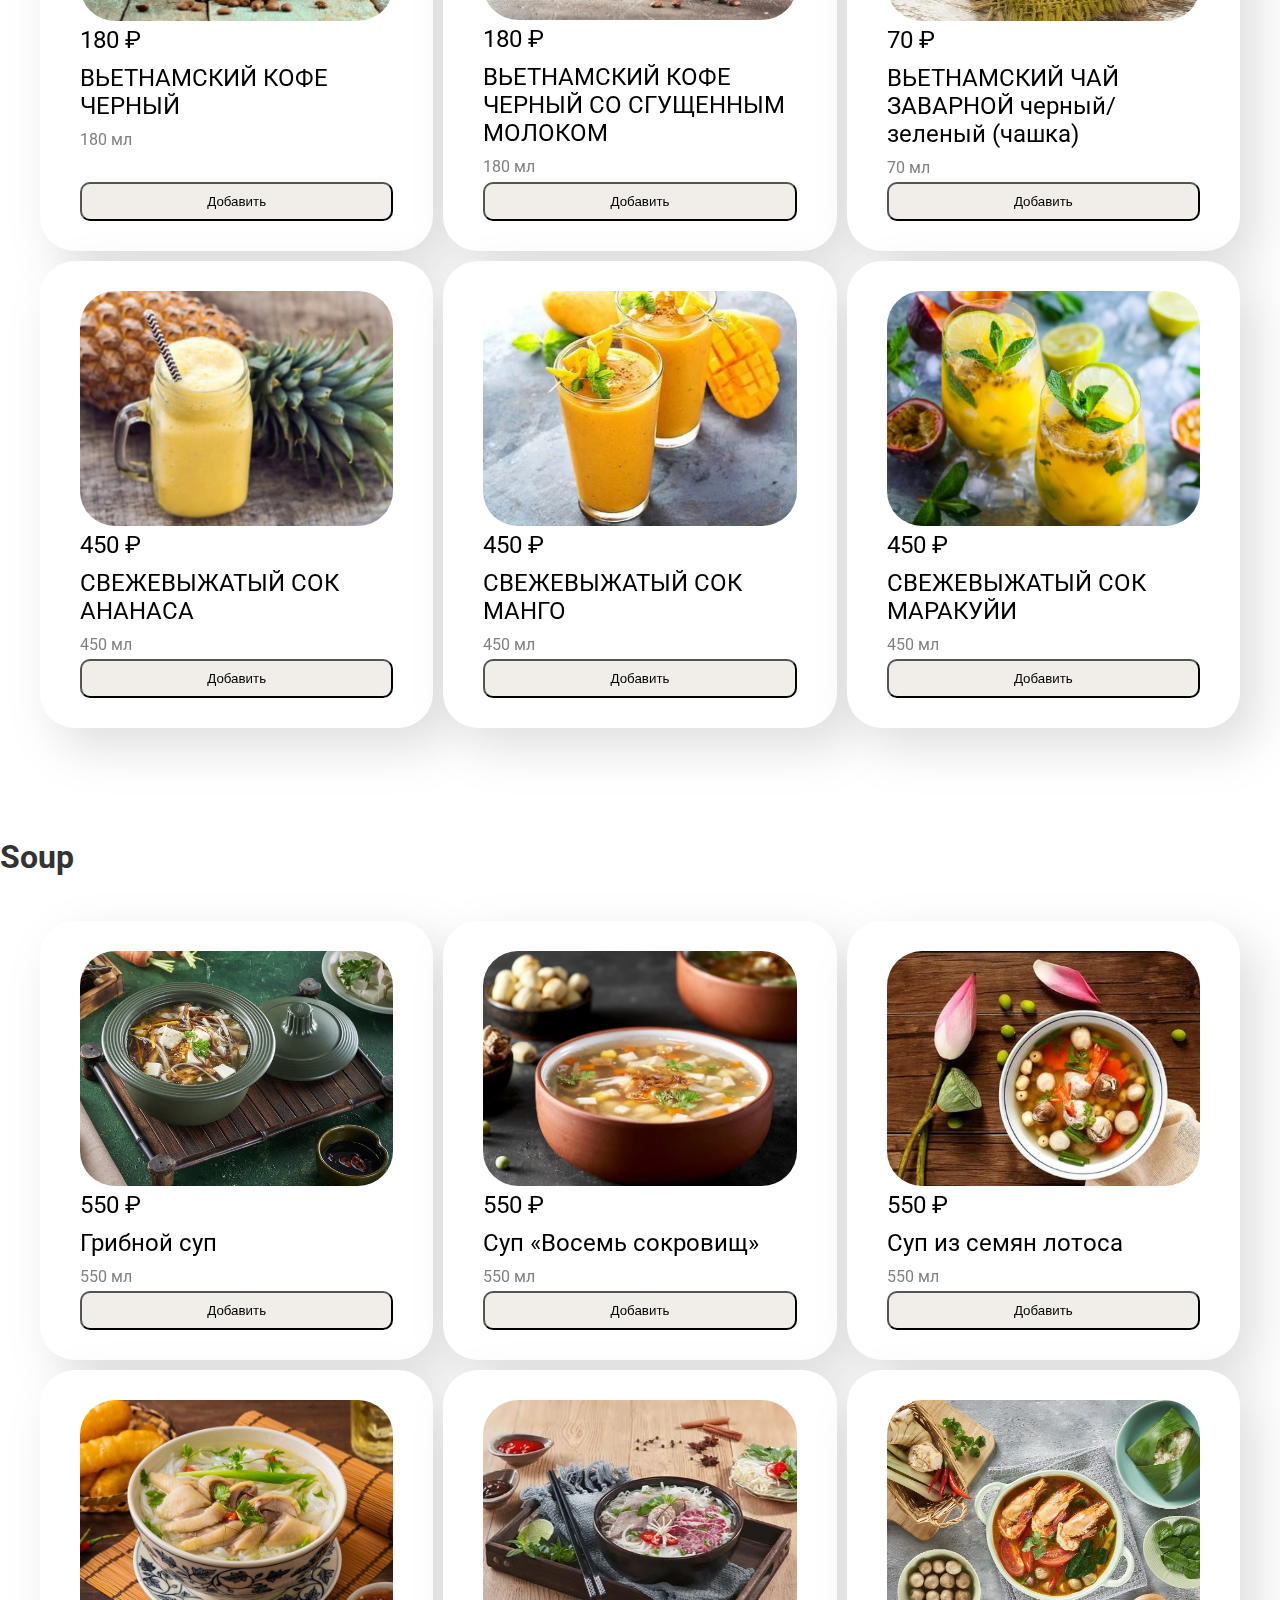
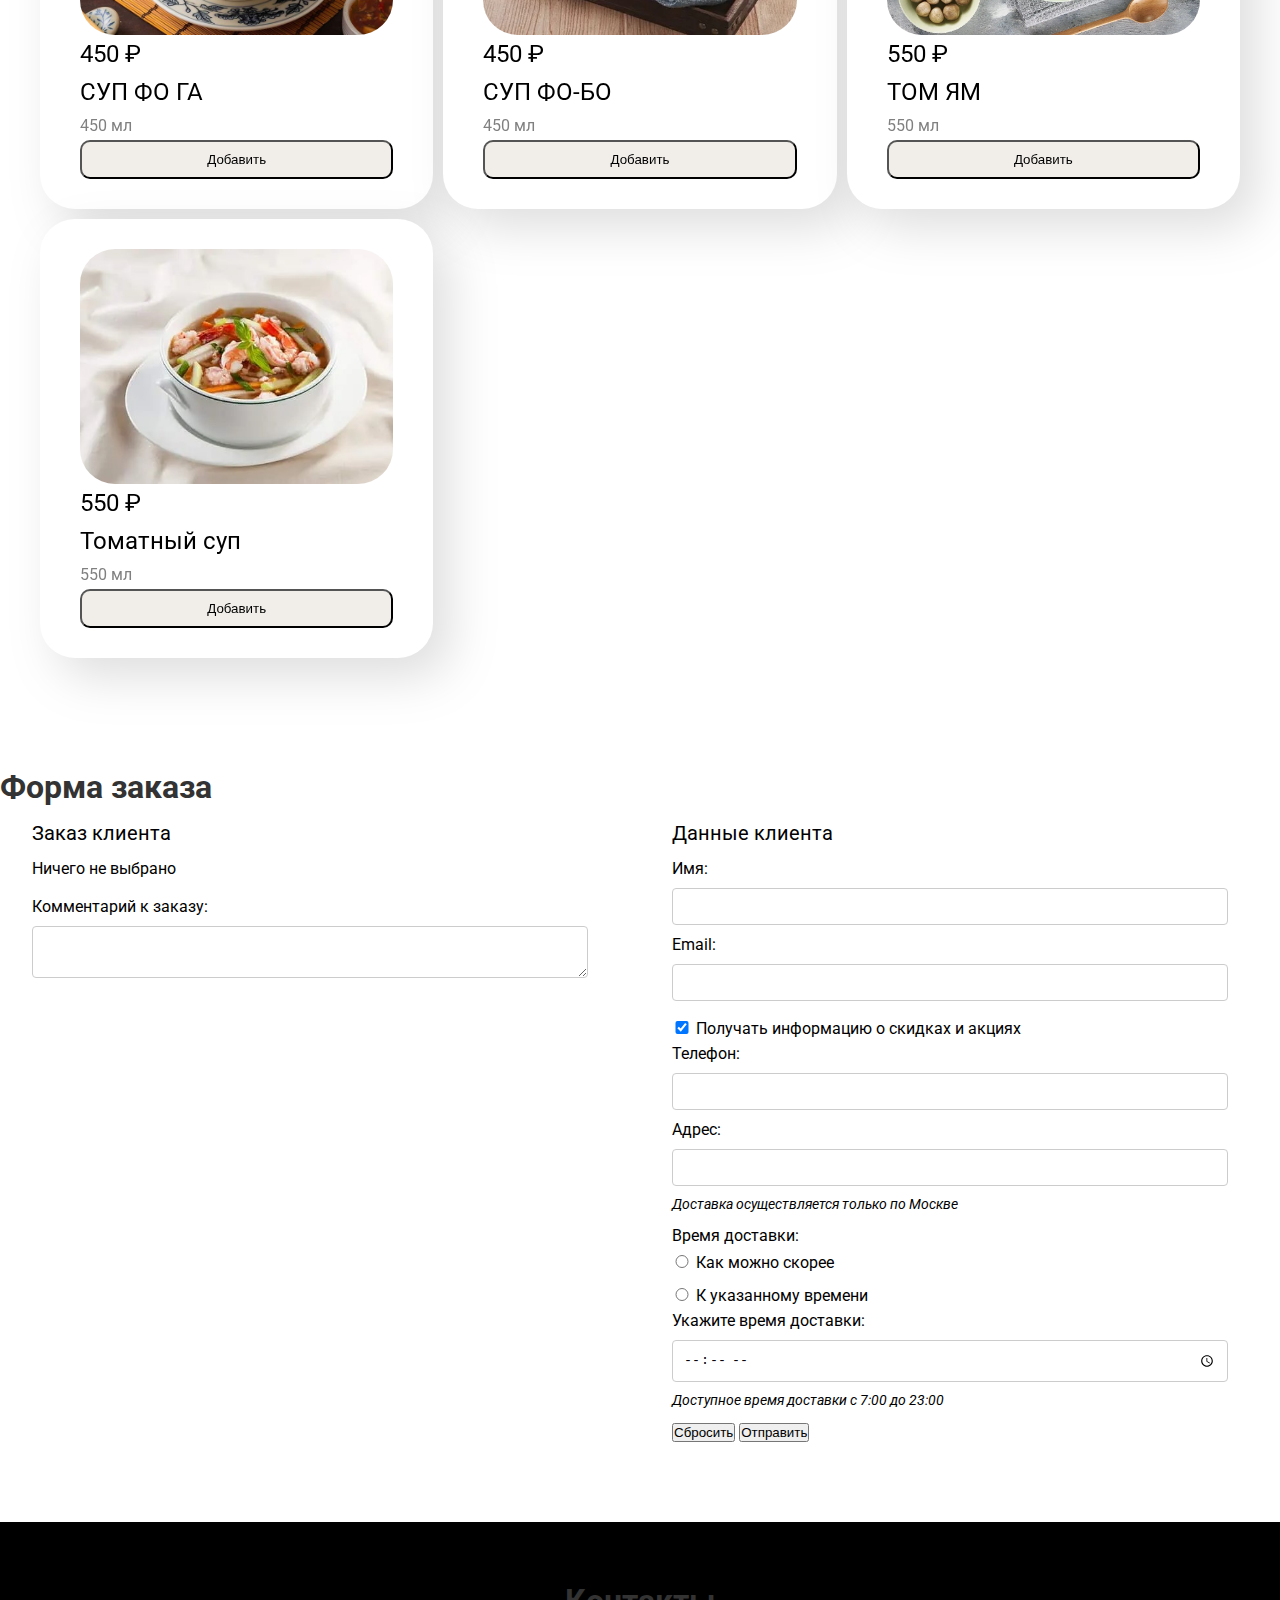
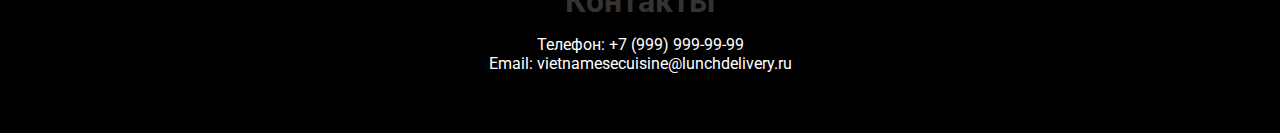
==== commit 44506d2e: "lab 5" ====
--- a/lunch.html
+++ b/lunch.html
@@ -23,229 +23,29 @@
             </nav>
         </div>
     </header>
+    
+    <script src="dishes.js"></script>
+    <script src="script.js"></script>
 
-    <section>
-        <h2>Супы</h2>
-        <div class="dish-grid">
-            <div class="dish">
-                <img src="soup1.webp" alt="СУП ФО-БО">
-                <p class="price">450 ₽</p>
-                <p class="dish-name">СУП ФО-БО</p>
-                <p class="dish-weight">700 мл</p>
-                <button class="add-to-cart">Добавить</button>
-            </div>
-            <div class="dish">
-                <img src="soup2.webp" alt="СУП ФО ГА">
-                <p class="price">450 ₽</p>
-                <p class="dish-name">СУП ФО ГА</p>
-                <p class="dish-weight">700 мл</p>
-                <button class="add-to-cart">Добавить</button>
-            </div>
-            <div class="dish">
-                <img src="soup3.jpg" alt="Томатный суп">
-                <p class="price">550 ₽</p>
-                <p class="dish-name">Томатный суп</p>
-                <p class="dish-weight">750 мл</p>
-                <button class="add-to-cart">Добавить</button>
-            </div>
-            <div class="dish">
-                <img src="soup4.png" alt="ТОМ ЯМ">
-                <p class="price">550 ₽</p>
-                <p class="dish-name">ТОМ ЯМ</p>
-                <p class="dish-weight">500 мл</p>
-                <button class="add-to-cart">Добавить</button>
-            </div>
-        </div>
-    </section>
-
-    <section>
-        <h2>Салаты</h2>
-        <div class="dish-grid">
-            <div class="dish">
-                <img src="salad1.png" alt="НОМ ГА с курицей">
-                <p class="price">350 ₽</p>
-                <p class="dish-name">НОМ ГА с курицей</p>
-                <p class="dish-weight">300 мг</p>
-                <button class="add-to-cart">Добавить</button>
-            </div>
-            <div class="dish">
-                <img src="salad2.png" alt="ГОЙ БО БОП ТХАУ с говядиной">
-                <p class="price">400 ₽</p>
-                <p class="dish-name">ГОЙ БО БОП ТХАУ с говядиной</p>
-                <p class="dish-weight">300 мг</p>
-                <button class="add-to-cart">Добавить</button>
-            </div>
-            <div class="dish">
-                <img src="salad3.png" alt="САЛАТ ХОАЙ ТОМ">
-                <p class="price">400 ₽</p>
-                <p class="dish-name">САЛАТ ХОАЙ ТОМ</p>
-                <p class="dish-weight">300 мг</p>
-                <button class="add-to-cart">Добавить</button>
-            </div>
-        </div>
-    </section>
-
-    <section>
-        <h2>Основные блюда</h2>
-        <div class="dish-grid">
-            <div class="dish">
-                <img src="main1.png" alt="БУН ЧОН (с говядиной)">
-                <p class="price">550 ₽</p>
-                <p class="dish-name">БУН ЧОН (с говядиной)</p>
-                <p class="dish-weight">500 мг</p>
-                <button class="add-to-cart">Добавить</button>
-            </div>
-            <div class="dish">
-                <img src="main2.png" alt="КОМ ДУЙ ГА РАН">
-                <p class="price">550 ₽</p>
-                <p class="dish-name">КОМ ДУЙ ГА РАН</p>
-                <p class="dish-weight">500 мг</p>
-                <button class="add-to-cart">Добавить</button>
-            </div>
-            <div class="dish">
-                <img src="main3.png" alt="КОМ ТОМ ШОТ ТХАЙ">
-                <p class="price">550 ₽</p>
-                <p class="dish-name">КОМ ТОМ ШОТ ТХАЙ</p>
-                <p class="dish-weight">500 мг</p>
-                <button class="add-to-cart">Добавить</button>
-            </div>
-            <div class="dish">
-                <img src="main4.png" alt="НЕМ (голубцы по ханойски)">
-                <p class="price">450 ₽</p>
-                <p class="dish-name">НЕМ (голубцы по ханойски)</p>
-                <p class="dish-weight">400 мг</p>
-                <button class="add-to-cart">Добавить</button>
-            </div>
-            <div class="dish">
-                <img src="main5.png" alt="КОМРАНГ (с курицей/с говядиной/с креветками)">
-                <p class="price">450 ₽</p>
-                <p class="dish-name">КОМРАНГ (с курицей/с говядиной/с креветками)</p>
-                <p class="dish-weight">400 мг</p>
-                <button class="add-to-cart">Добавить</button>
-            </div>
-            <div class="dish">
-                <img src="main6.png" alt="БУН ЧА">
-                <p class="price">550 ₽</p>
-                <p class="dish-name">БУН ЧА</p>
-                <p class="dish-weight">400 мг</p>
-                <button class="add-to-cart">Добавить</button>
-            </div>
-        </div>
-    </section>
-
-    <section>
-        <h2>Напитки</h2>
-        <div class="dish-grid">
-            <div class="dish">
-                <img src="drink1.webp" alt="ВЬЕТНАМСКИЙ ЧАЙ ЗАВАРНОЙ черный/зеленый (чашка)">
-                <p class="price">70 ₽</p>
-                <p class="dish-name">ВЬЕТНАМСКИЙ ЧАЙ ЗАВАРНОЙ черный/зеленый (чашка)</p>
-                <p class="dish-weight">120 мл</p>
-                <button class="add-to-cart">Добавить</button>
-            </div>
-            <div class="dish">
-                <img src="drink2.png" alt="ВЬЕТНАМСКИЙ КОФЕ ЧЕРНЫЙ">
-                <p class="price">180 ₽</p>
-                <p class="dish-name">ВЬЕТНАМСКИЙ КОФЕ ЧЕРНЫЙ</p>
-                <p class="dish-weight">200 мл</p>
-                <button class="add-to-cart">Добавить</button>
-            </div>
-            <div class="dish">
-                <img src="drink3.png" alt="ВЬЕТНАМСКИЙ КОФЕ ЧЕРНЫЙ СО СГУЩЕННЫМ МОЛОКОМ">
-                <p class="price">180 ₽</p>
-                <p class="dish-name">ВЬЕТНАМСКИЙ КОФЕ ЧЕРНЫЙ СО СГУЩЕННЫМ МОЛОКОМ</p>
-                <p class="dish-weight">200 мл</p>
-                <button class="add-to-cart">Добавить</button>
-            </div>
-            <div class="dish">
-                <img src="drink4.png" alt="СВЕЖЕВЫЖАТЫЙ СОК МАНГО">
-                <p class="price">450 ₽</p>
-                <p class="dish-name">СВЕЖЕВЫЖАТЫЙ СОК МАНГО</p>
-                <p class="dish-weight">450 мл</p>
-                <button class="add-to-cart">Добавить</button>
-            </div>
-            <div class="dish">
-                <img src="drink5.png" alt="СВЕЖЕВЫЖАТЫЙ СОК МАРАКУЙИ">
-                <p class="price">450 ₽</p>
-                <p class="dish-name">СВЕЖЕВЫЖАТЫЙ СОК МАРАКУЙИ</p>
-                <p class="dish-weight">450 мл</p>
-                <button class="add-to-cart">Добавить</button>
-            </div>
-            <div class="dish">
-                <img src="drink6.png" alt="СВЕЖЕВЫЖАТЫЙ СОК АНАНАСА">
-                <p class="price">450 ₽</p>
-                <p class="dish-name">СВЕЖЕВЫЖАТЫЙ СОК АНАНАСА</p>
-                <p class="dish-weight">450 мл</p>
-                <button class="add-to-cart">Добавить</button>
-            </div>
-        </div>
-    </section>
-
-    <section>
-        <h2>КОМБО (с 11:00 до 15:00)</h2>
-        <div class="dish-grid">
-            <div class="dish">
-                <img src="combo1.jpg" alt="- ФО БО <br>- САЛАТ <br>- КОМРАНГ ТОМ <br>- ЧАЙ/КОМПОТ">
-                <p class="price">600 ₽</p>
-                <p class="dish-name">- ФО БО <br>- САЛАТ <br>- КОМРАНГ ТОМ <br>- ЧАЙ/КОМПОТ</p>
-                <p class="dish-weight">700 мг</p>
-                <button class="add-to-cart">Добавить</button>
-            </div>
-        </div>
-    </section>
-    
-    <section class="order-form"></section>
+    <section class="order-form">
         <h2>Форма заказа</h2>
 
         <form action="https://httpbin.org/post" method="POST">
             <fieldset>
                 <legend>Заказ клиента</legend>
-                <label for="soup">Суп:</label>
-                <select id="soup" name="soup" required>
-                    <option value="">--Выберите суп--</option>
-                    <option value="phobo">СУП ФО-БО</option>
-                    <option value="phoga">СУП ФО ГА</option>
-                    <option value="buntom">Томатный суп</option>
-                    <option value="tomyam">ТОМ ЯМ</option>
-                </select>
+                <p id="no-dishes">Ничего не выбрано</p>
+                <div id="order" style="display: none;">
+                    <h3>Супы</h3><div id="soups"><p>Ничего не выбрано</p></div>
+                    <h3><br>Салаты</h3><div id="salads"><p>Ничего не выбрано</p></div>
+                    <h3><br>Основные блюда</h3><div id="mains"><p>Ничего не выбрано</p></div>
+                    <h3><br>Десерты</h3><div id="desserts"><p>Ничего не выбрано</p></div>
+                    <h3><br>Напитки</h3><div id="drinks"><p>Ничего не выбрано</p></div>
+                    <h3><br>КОМБО (с 11:00 до 15:00)</h3><div id="combos"><p>Ничего не выбрано</p></div>
+                    <h3><br>Стоимость заказа</h3>
+                    <div id="total-price">0 ₽</div>                    
+                </div>
 
-                <label for="salad">Салат:</label>
-                <select id="salad" name="salad" required>
-                    <option value="">--Выберите салат--</option>
-                    <option value="nomga">НОМ ГА с курицей</option>
-                    <option value="goibo">ГОЙ БО БОП ТХАУ с говядиной</option>
-                    <option value="xoaitom">САЛАТ ХОАЙ ТОМ</option>
-                </select>
-
-                <label for="main">Основное блюдо:</label>
-                <select id="main" name="main" required>
-                    <option value="">--Выберите основное блюдо--</option>
-                    <option value="buntron">БУН ЧОН (с говядиной)</option>
-                    <option value="comdui">КОМ ДУЙ ГА РАН</option>
-                    <option value="comtom">КОМ ТОМ ШОТ ТХАЙ</option>
-                    <option value="nem">НЕМ (голубцы по ханойски)</option>
-                    <option value="comrang">КОМРАНГ (с курицей/с говядиной/с креветками)</option>
-                    <option value="buncha">БУН ЧА</option>
-                </select>
-
-                <label for="drink">Напиток:</label>
-                <select id="drink" name="drink" required>
-                    <option value="">--Выберите напиток--</option>
-                    <option value="tra">ВЬЕТНАМСКИЙ ЧАЙ ЗАВАРНОЙ черный/зеленый (чашка)</option>
-                    <option value="cafeden">ВЬЕТНАМСКИЙ КОФЕ ЧЕРНЫЙ</option>
-                    <option value="cafesua">ВЬЕТНАМСКИЙ КОФЕ ЧЕРНЫЙ СО СГУЩЕННЫМ МОЛОКОМ</option>
-                    <option value="stoxoai">СВЕЖЕВЫЖАТЫЙ СОК МАНГО</option>
-                    <option value="stoleo">СВЕЖЕВЫЖАТЫЙ СОК МАРАКУЙИ</option>
-                    <option value="stodua">СВЕЖЕВЫЖАТЫЙ СОК АНАНАСА</option>
-                </select>
-
-                <label for="combo">КОМБО (с 11:00 до 15:00):</label>
-                <select id="combo" name="combo" required>
-                    <option value="">--Выберите комбо--</option>
-                    <option value="combo1">ФО БО, САЛАТ, КОМРАНГ ТОМ, ЧАЙ/КОМПОТ</option>
-                </select>
-
-                <label for="comments">Комментарий к заказу:</label>
+                <label for="comments"><br>Комментарий к заказу:</label>
                 <textarea id="comments" name="comments"></textarea>
             </fieldset>
 
@@ -304,5 +104,6 @@
         </section>
         </div>
     </footer>    
+
 </body>
 </html>--- a/lunchstyles.css
+++ b/lunchstyles.css
@@ -91,7 +91,7 @@
     border-radius: 4px;
 }
 
-button {
+/* button {
     background-color: #007bff;
     color: white;
     border: none;
@@ -102,6 +102,25 @@
 
 button:hover {
     background-color: #0056b3;
+} */
+
+.filter {
+    margin: 0 10px;
+    font-size: 18px;
+    color: #6b6b6b;
+    background-color: transparent;
+    border: none;
+    cursor: pointer;
+}
+
+.filter:hover {
+    color: #4caf50;
+    font-weight: bold;
+}
+
+.filter.active {
+    color: #4caf50;
+    font-weight: bold;
 }
 
 /* Адаптивность */
--- a/mainstyles.css
+++ b/mainstyles.css
@@ -17,8 +17,8 @@
 }
 
 header {
-    background-color:  #4CAF50;
-    /*background: #ffffff url("bg.webp") no-repeat top center;*/
+    background-color: #4CAF50 ;
+    background: #4CAF50 url("bg1.jpg") no-repeat top center;
     color: white;
     padding: 20px 0;
 }
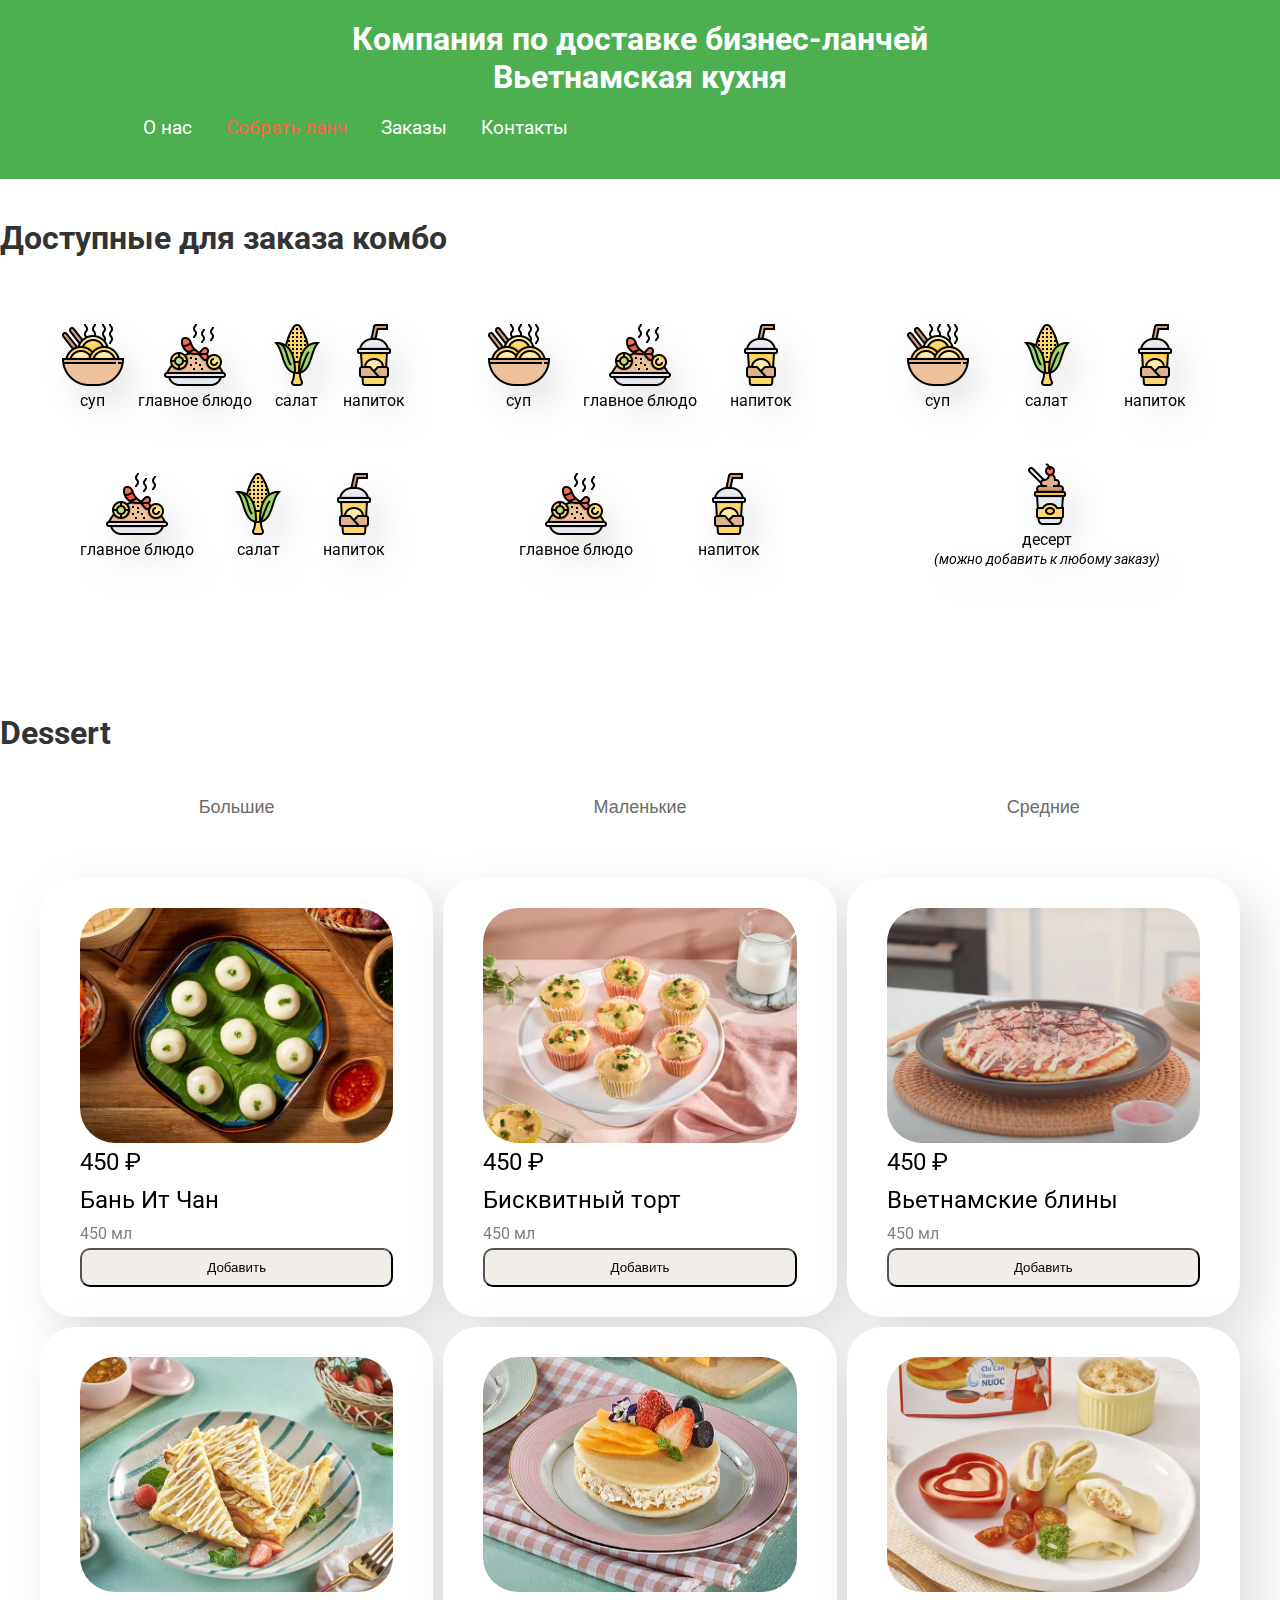
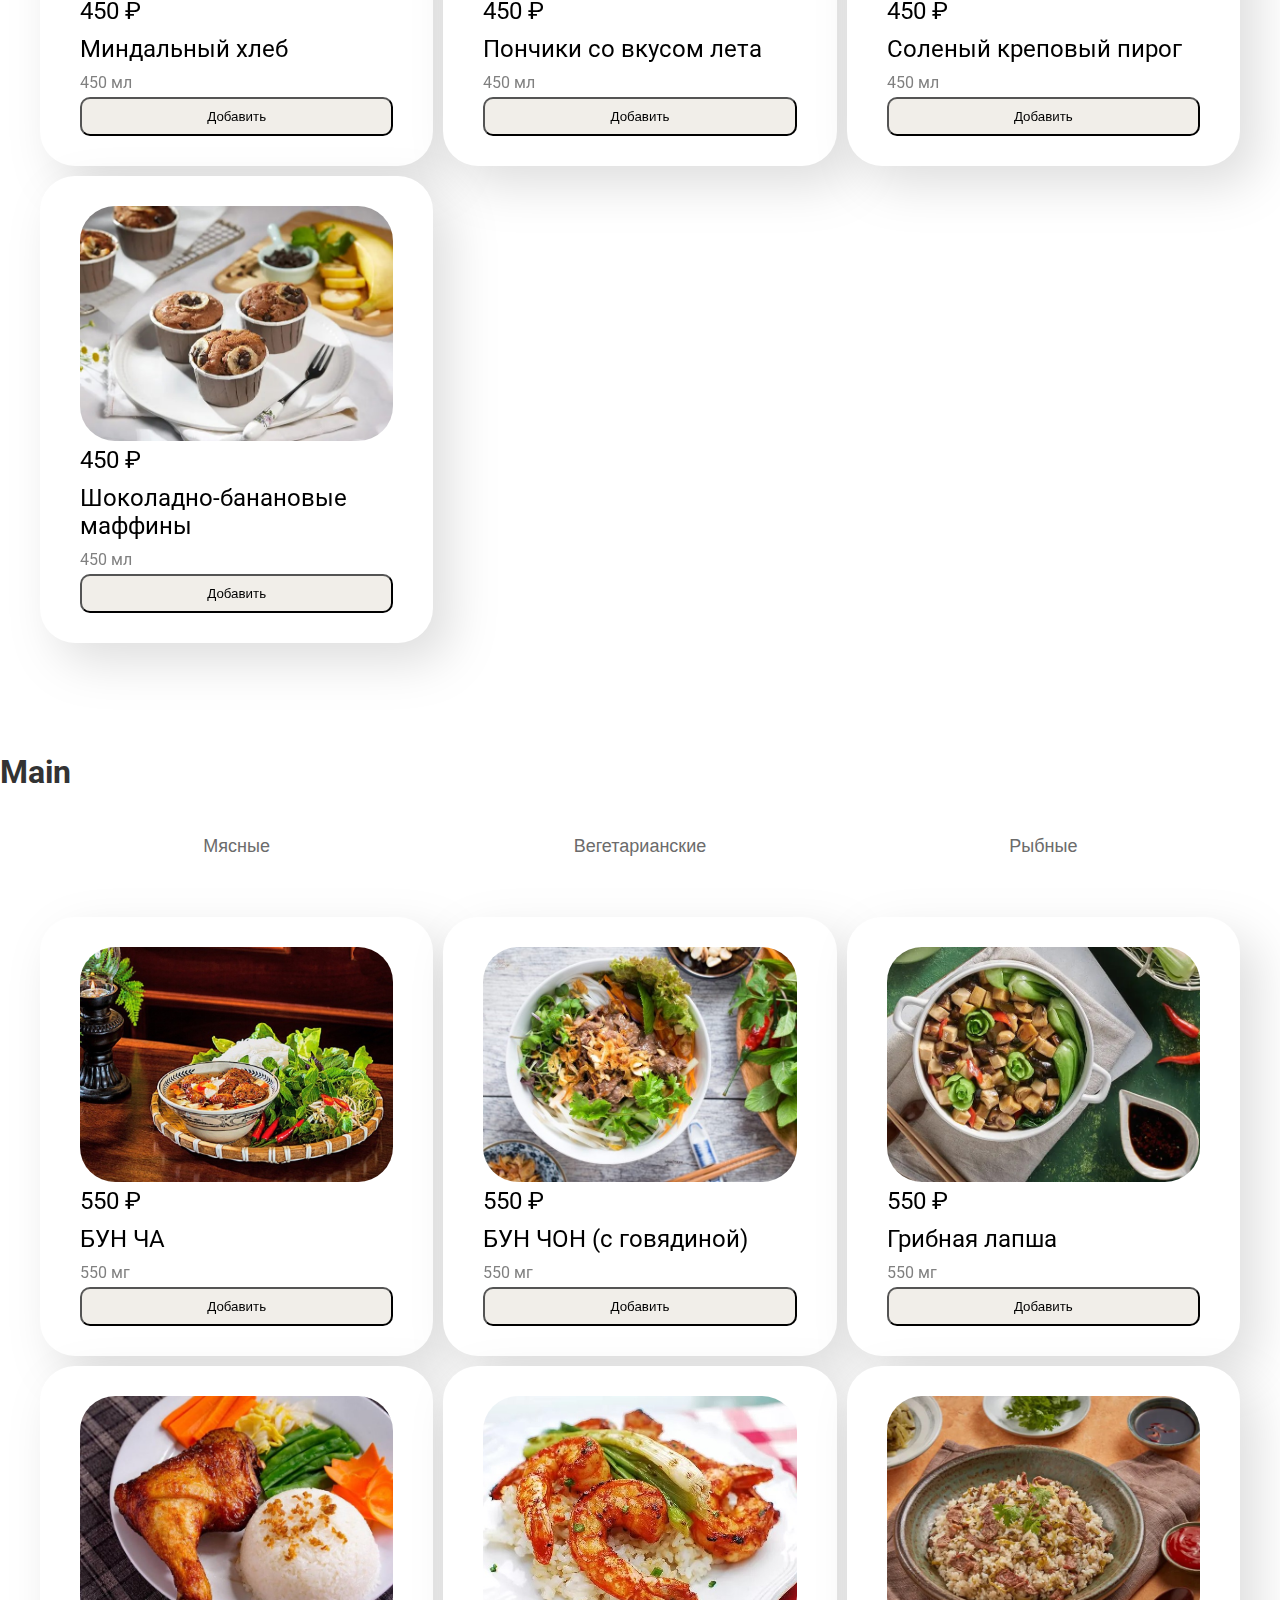
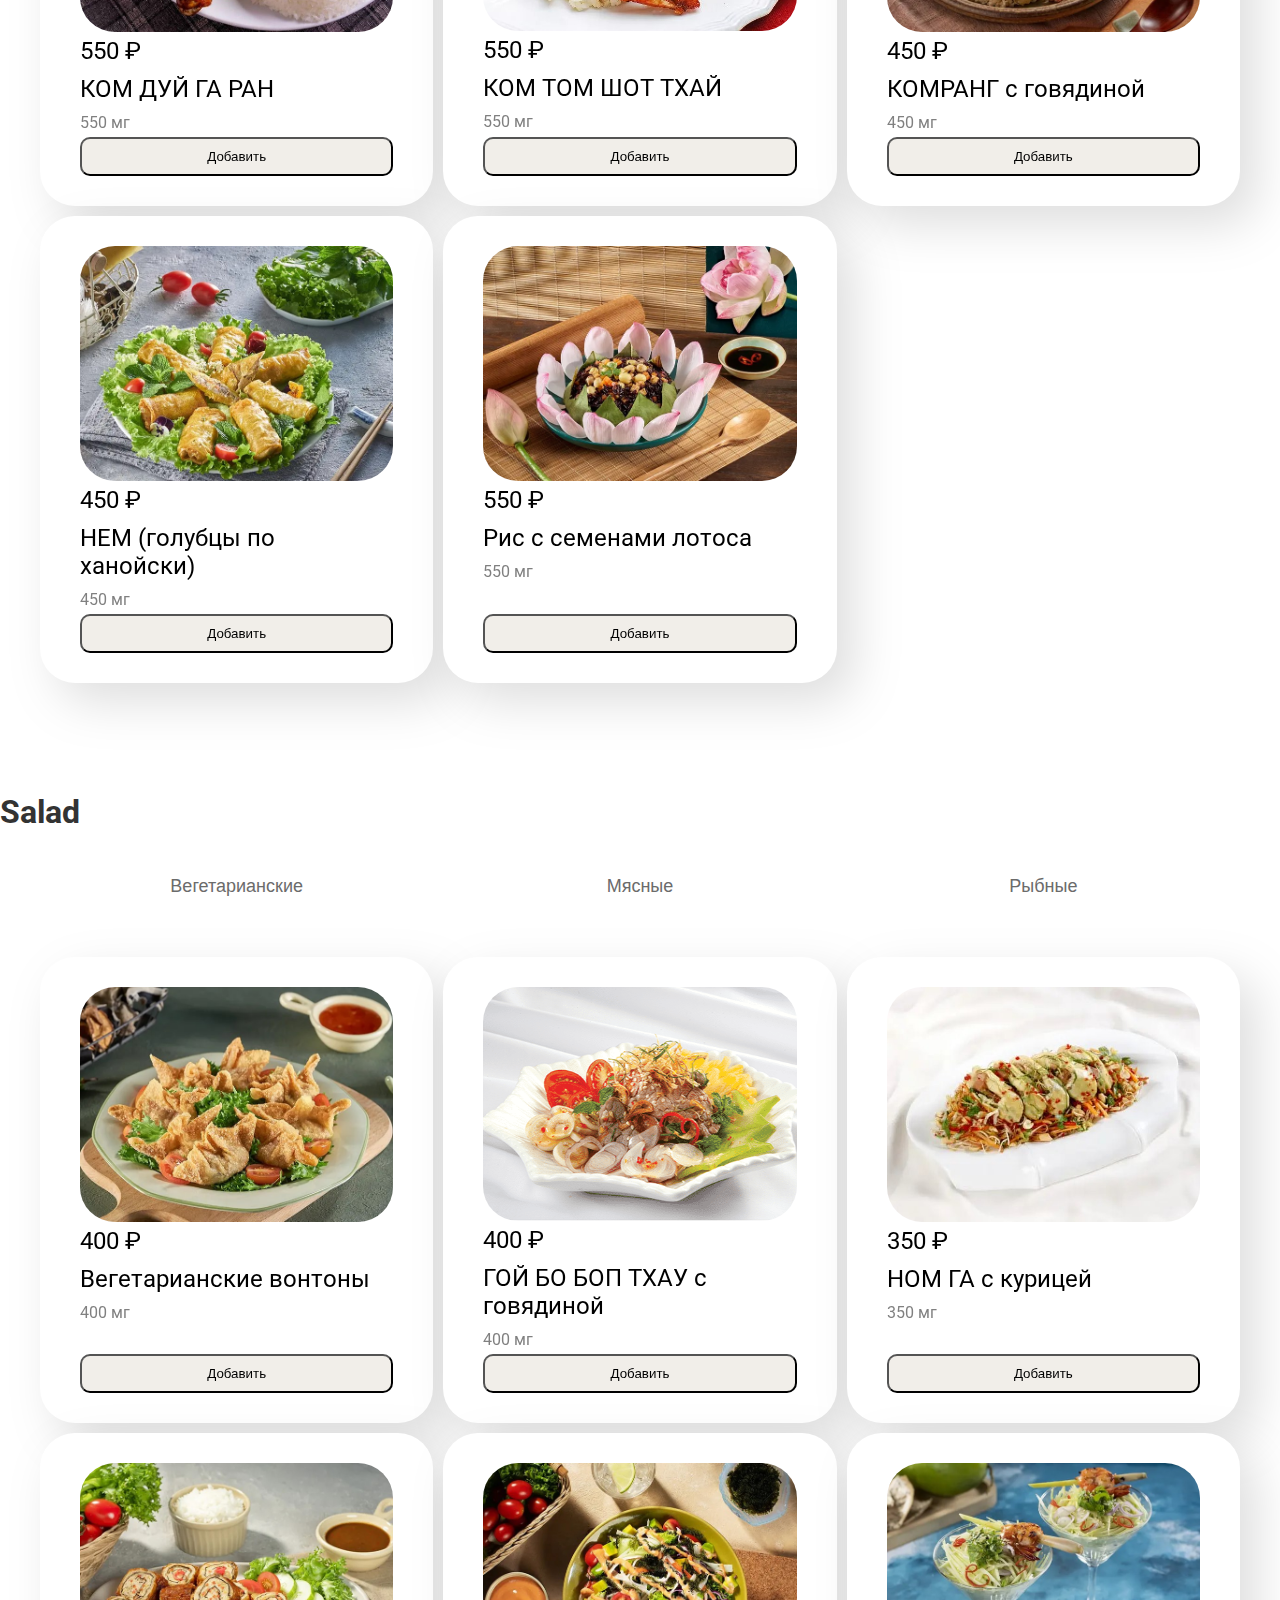
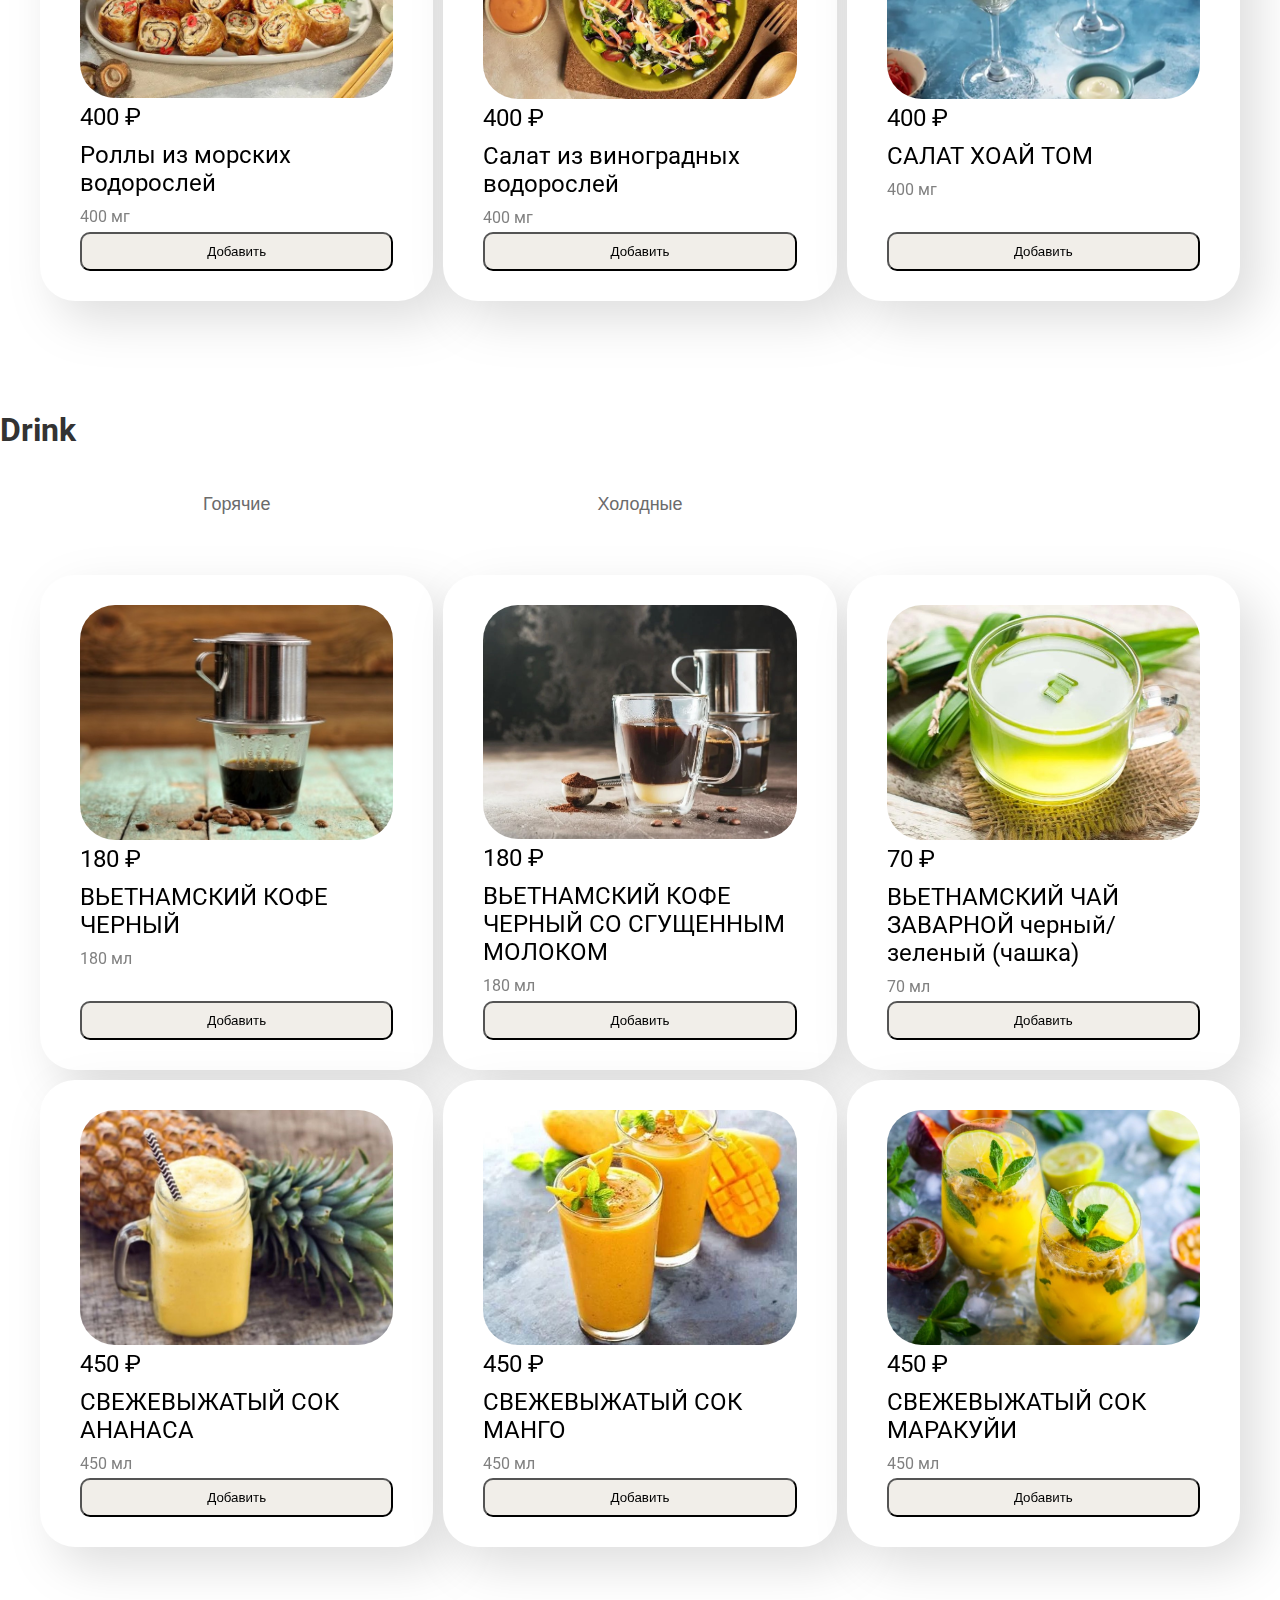
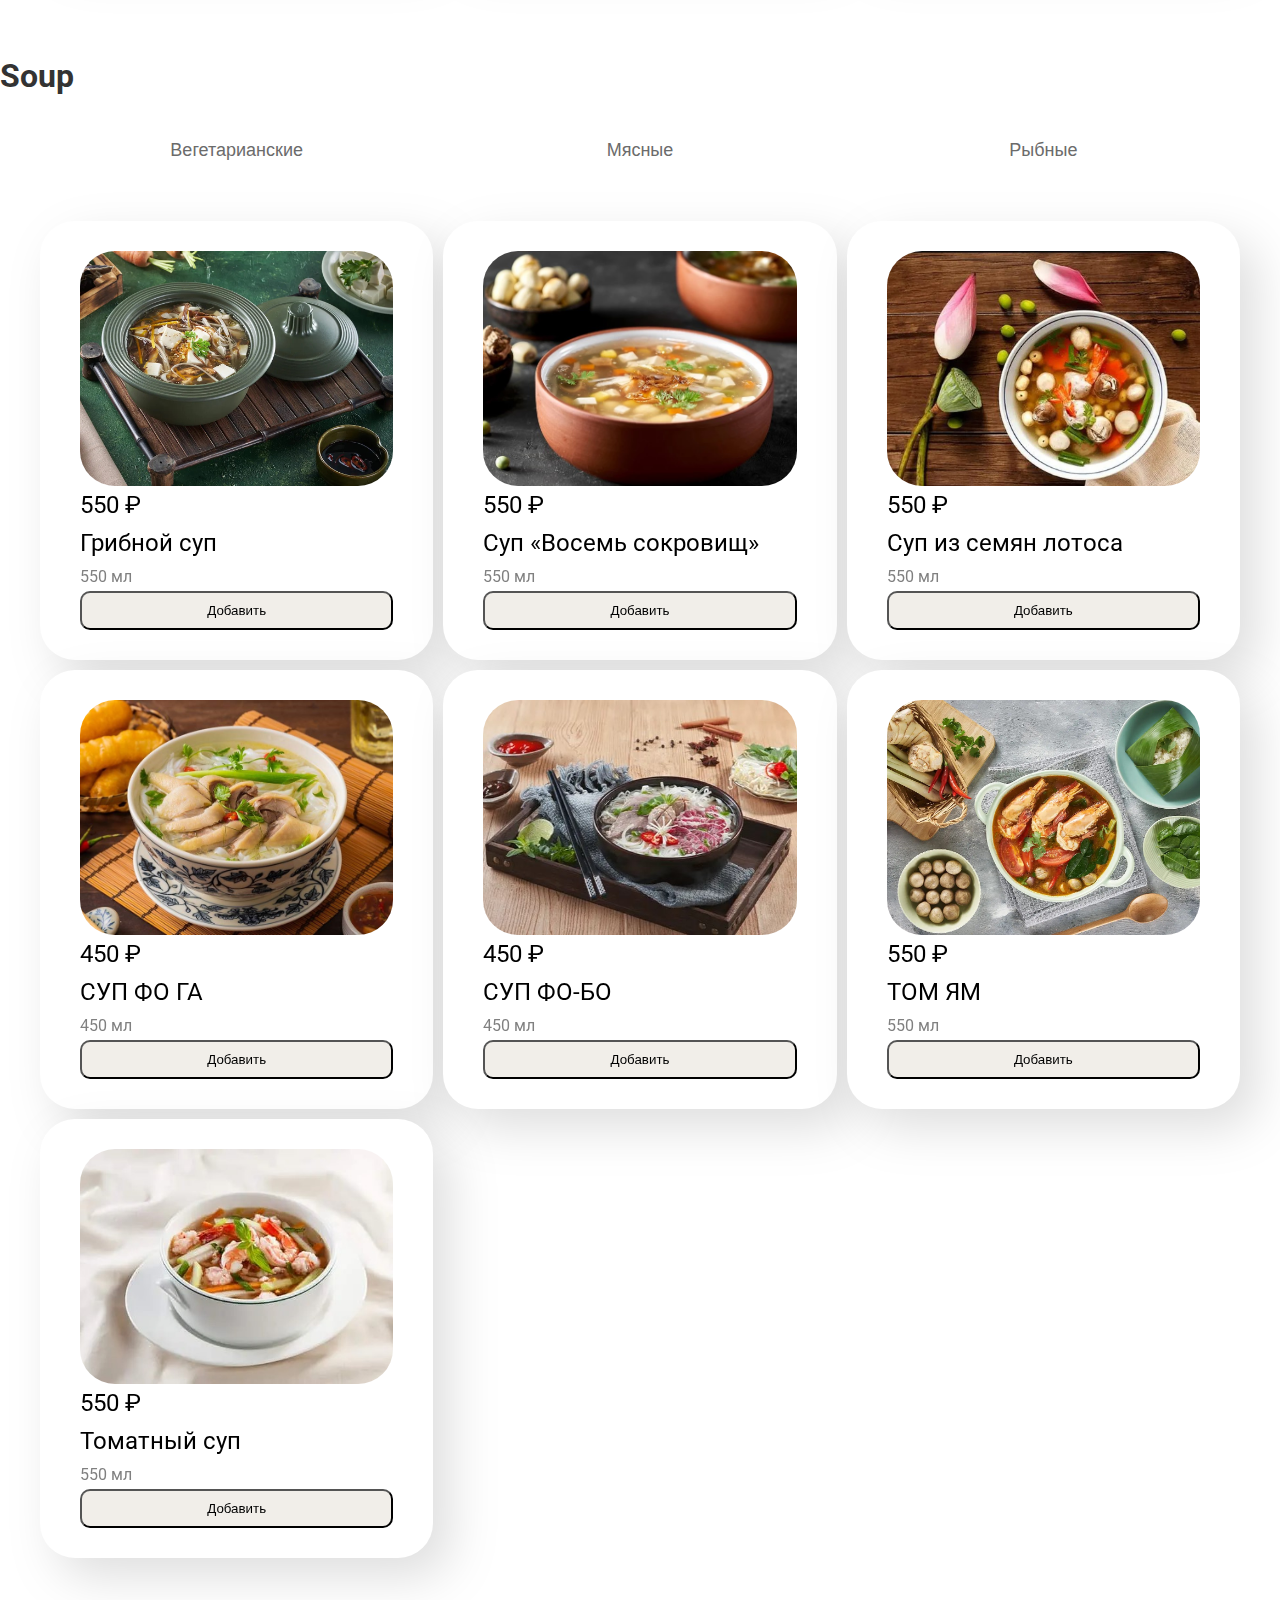
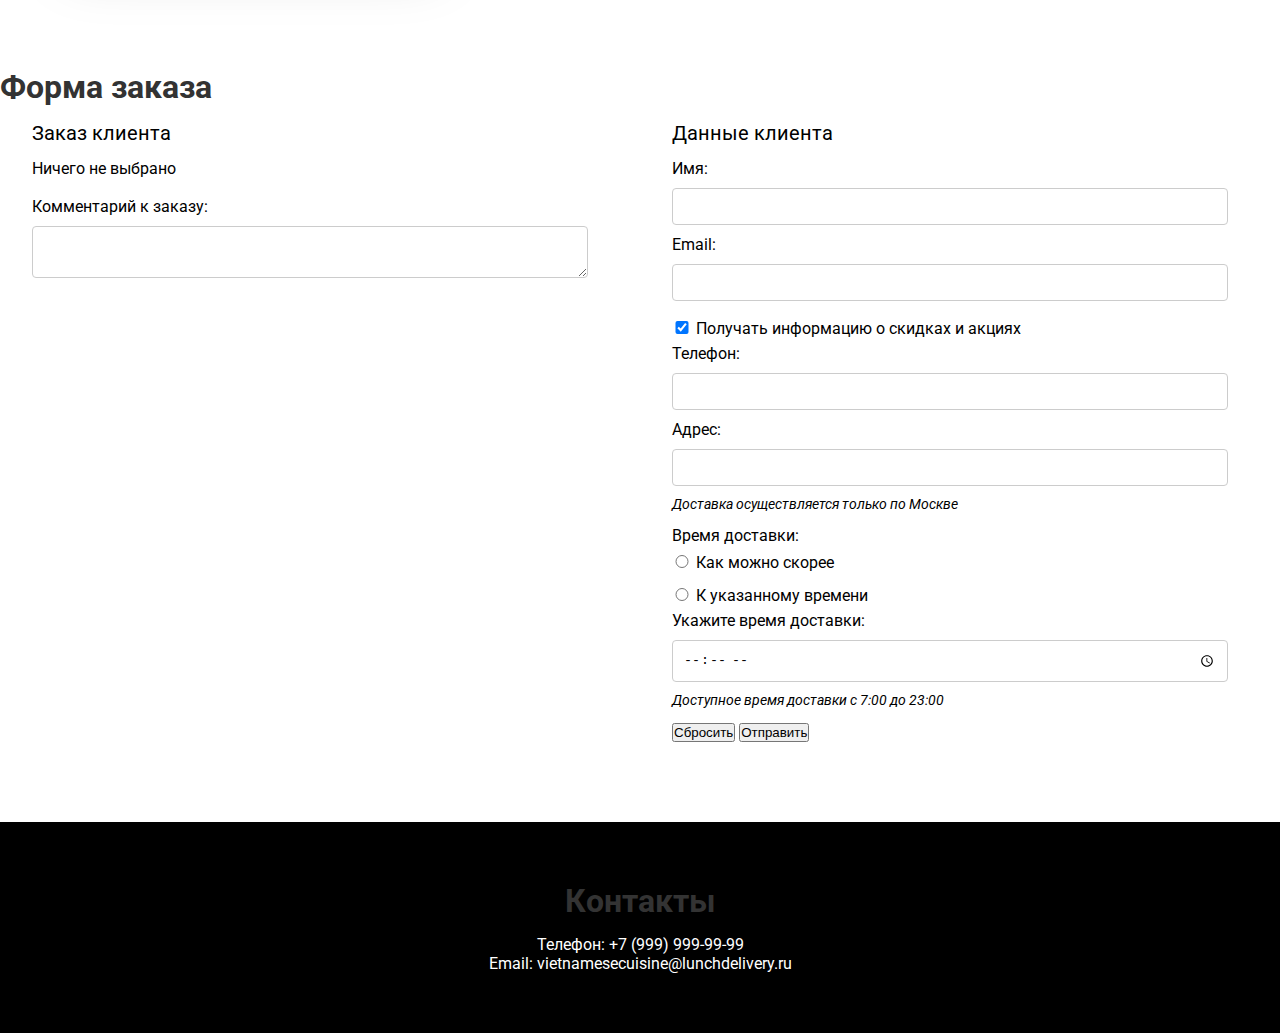
==== commit a3703a3d: "Lab_6" ====
--- a/lunch.html
+++ b/lunch.html
@@ -23,6 +23,89 @@
             </nav>
         </div>
     </header>
+
+    <section id="lunch-block">
+        <h2>Доступные для заказа комбо</h2>
+        <div class="lunch-grid">
+            <div class="lunch-options">
+                <div>
+                    <img src="soup.png" alt="суп">
+                    <p>суп</p>
+                </div>
+                <div>
+                    <img src="main.png" alt="главное блюдо">
+                    <p>главное блюдо</p>
+                </div>
+                <div>
+                    <img src="salad.png" alt="салат">
+                    <p>салат</p>
+                </div>
+                <div>
+                    <img src="drink.png" alt="напиток">
+                    <p>напиток</p>
+                </div>
+            </div>
+            <div class="lunch-options">
+                <div>
+                    <img src="soup.png" alt="суп">
+                    <p>суп</p>
+                </div>
+                <div>
+                    <img src="main.png" alt="главное блюдо">
+                    <p>главное блюдо</p>
+                </div>
+                <div>
+                    <img src="drink.png" alt="напиток">
+                    <p>напиток</p>
+                </div>
+            </div>
+            <div class="lunch-options">
+                <div>
+                    <img src="soup.png" alt="суп">
+                    <p>суп</p>
+                </div>
+                <div>
+                    <img src="salad.png" alt="салат">
+                    <p>салат</p>
+                </div>
+                <div>
+                    <img src="drink.png" alt="напиток">
+                    <p>напиток</p>
+                </div>
+            </div>
+            <div class="lunch-options">
+                <div>
+                    <img src="main.png" alt="главное блюдо">
+                    <p>главное блюдо</p>
+                </div>
+                <div>
+                    <img src="salad.png" alt="салат">
+                    <p>салат</p>
+                </div>
+                <div>
+                    <img src="drink.png" alt="напиток">
+                    <p>напиток</p>
+                </div>
+            </div>
+            <div class="lunch-options">
+                <div>
+                    <img src="main.png" alt="главное блюдо">
+                    <p>главное блюдо</p>
+                </div>
+                <div>
+                    <img src="drink.png" alt="напиток">
+                    <p>напиток</p>
+                </div>
+            </div>
+            <div class="lunch-options">
+                <div>
+                    <img src="desert.png" alt="десерт">
+                    <p>десерт</p>
+                    <i class="dessert-info">(можно добавить к любому заказу)</i>
+                </div>
+            </div>
+        </div>
+    </section>
     
     <script src="dishes.js"></script>
     <script src="script.js"></script>
--- a/lunchstyles.css
+++ b/lunchstyles.css
@@ -123,6 +123,83 @@
     font-weight: bold;
 }
 
+ /* Lab6 */
+ .lunch-grid {
+    display: grid;
+    grid-template-columns: repeat(3, 1fr);
+    gap: 20px;
+    margin: 20px 0;
+    text-align: center;
+}
+
+.lunch-options{
+    background-color: var(--cards-color);
+    border-radius: 2rem;
+    display: flex;
+    flex-direction: row;
+    align-items: center;
+    justify-content: space-evenly;
+    padding: 1rem 0.5rem;
+    transition: 0.2s ease;
+    filter: drop-shadow(0.7rem 1rem 1rem rgba(0, 0, 0, 0.1));
+
+}
+
+.lunch-options:hover {
+    border-color: var(--cards-color-hover);
+    transition: 0.5s ease;
+    filter: drop-shadow(0 0 1rem var(--cards-color-hover));
+    transform: scale(101%);
+}
+
+.lunch-options div{
+    flex-direction: column;
+    align-items: center;
+    
+}
+
+.lunch-options img {
+    width: 4rem;
+    transition: transform 0.3s;
+}
+
+.lunch-options img:hover {
+    transform: translateY(-10px) scale(1.1);
+}
+
+.dessert-info {
+    font-size: 0.9em;
+}
+
+.notification {
+    display: flex;
+    flex-direction: column;
+    align-items: center;
+    justify-content: center;
+    width: 300px;
+    margin: 0 auto;
+    border-radius: 5px;
+    z-index: 1000;
+    text-align: center;
+}
+.notification p {
+    font-size: 20px;
+    margin-bottom: 20px;
+}
+.notification button {
+    display: inline-block;
+    padding: 10px 20px;
+    font-size: 18px;
+    color: #000;
+    background-color: #fff;
+    border: 1px solid #000;
+    border-radius: 20px;
+    text-decoration: none;
+    cursor: pointer;
+}
+
+
+
 /* Адаптивность */
 @media (max-width: 800px) {
     section > div {
--- a/mainstyles.css
+++ b/mainstyles.css
@@ -18,7 +18,7 @@
 
 header {
     background-color: #4CAF50 ;
-    background: #4CAF50 url("bg1.jpg") no-repeat top center;
+    /* background: #4CAF50 url("bg1.jpg") no-repeat top center; */
     color: white;
     padding: 20px 0;
 }
